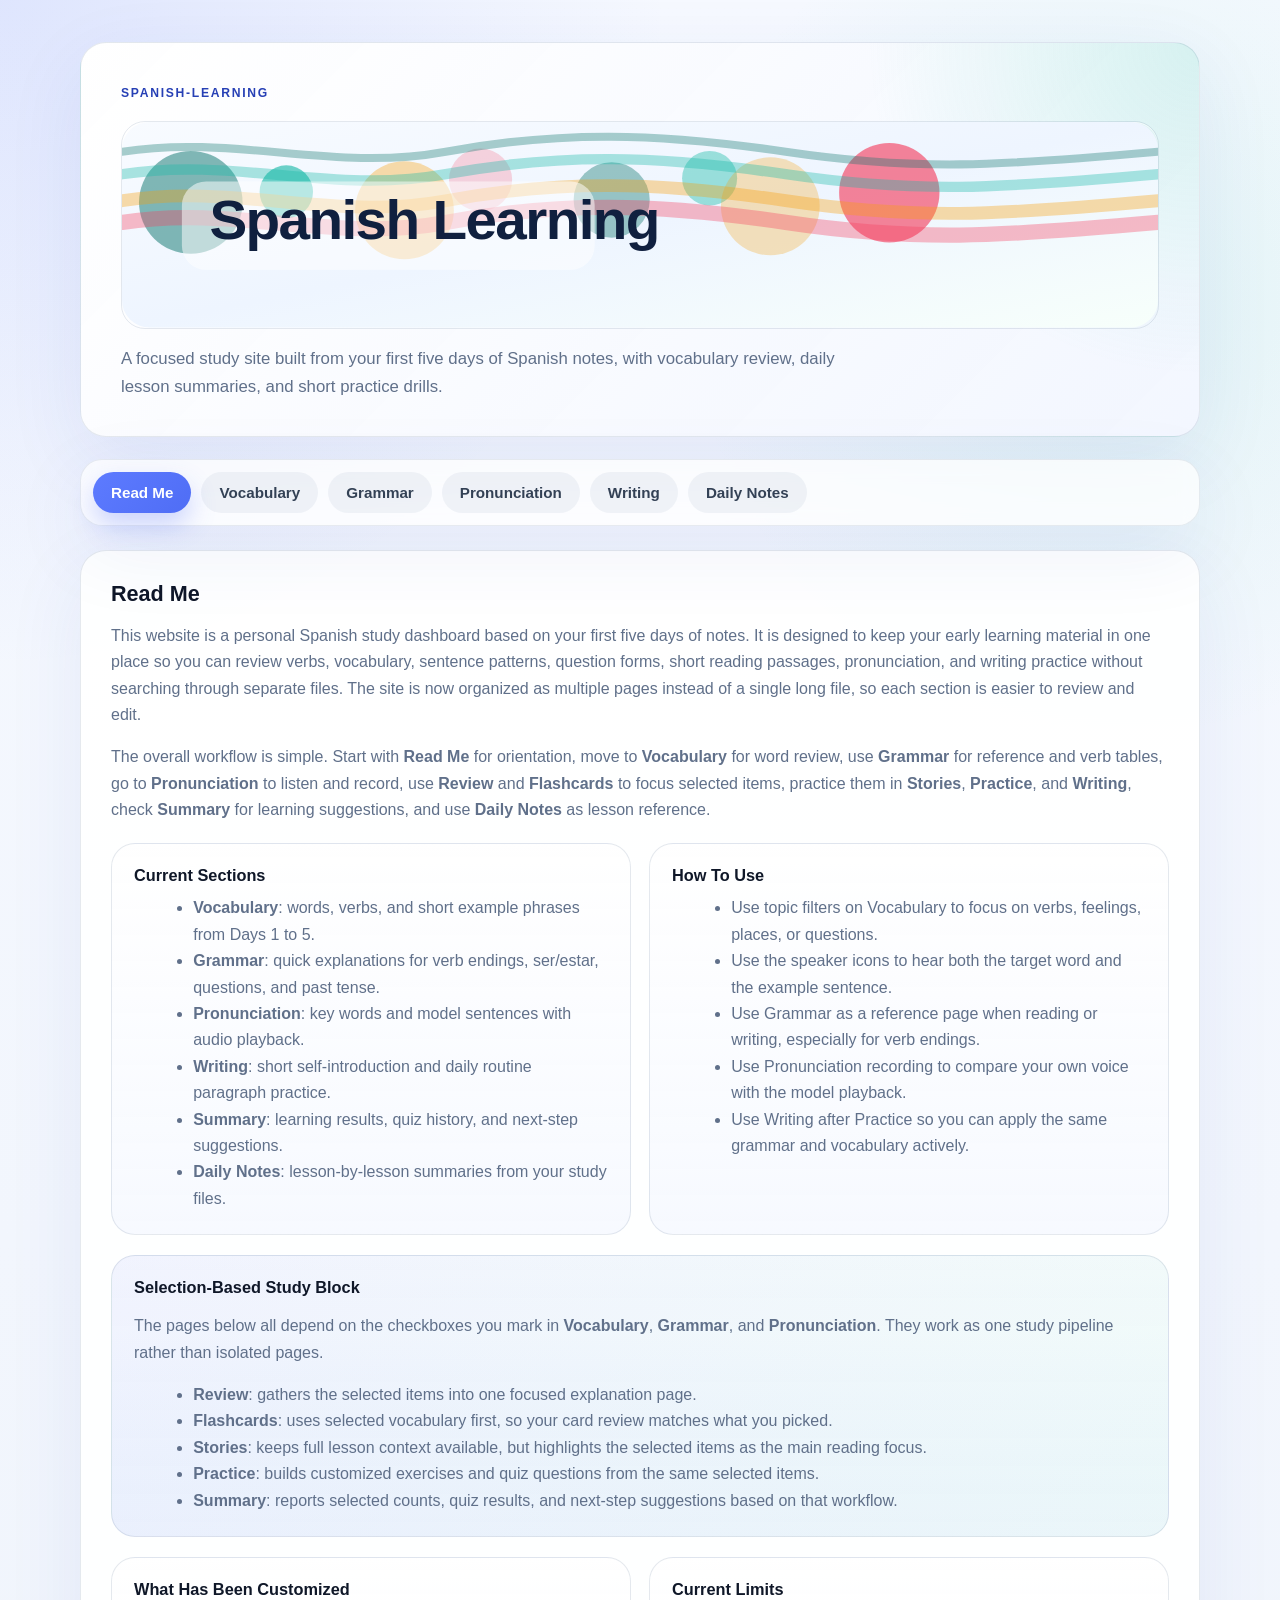
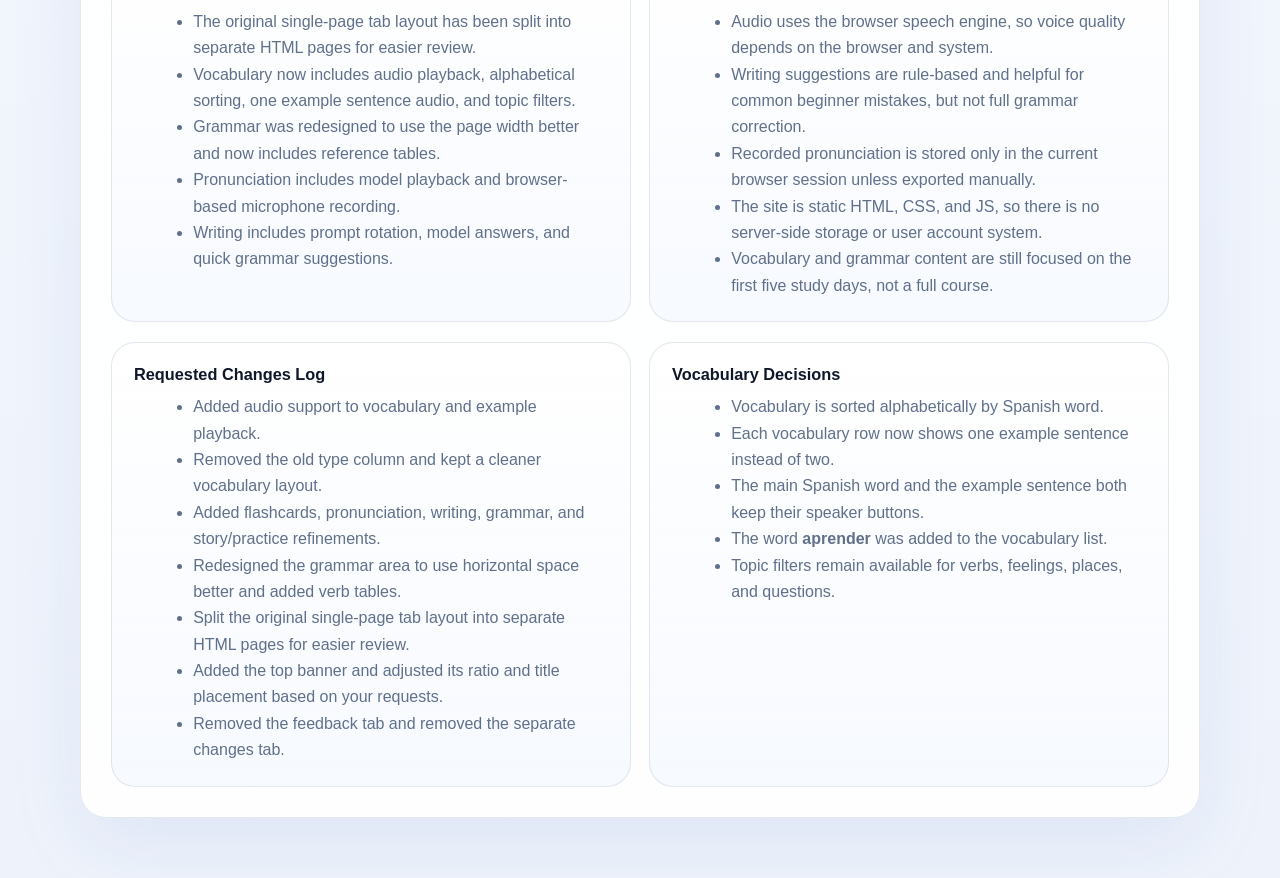
==== index.html @ 4d7b79d4 "Add selection-driven study workflow" ====
<!DOCTYPE html>
<html lang="en">
<head>
  <meta charset="UTF-8">
  <meta name="viewport" content="width=device-width, initial-scale=1.0">
  <title>Spanish Learning</title>
  <link rel="stylesheet" href="styles.css">
</head>
<body>
  <main class="shell">
    <section class="hero">
      <p class="eyebrow">Spanish-learning</p>
      <div id="random-banner" class="random-banner" aria-label="Random decorative picture"></div>
      <p class="hero-copy">A focused study site built from your first five days of Spanish notes, with vocabulary review, daily lesson summaries, and short practice drills.</p>
    </section>

    <nav class="tab-bar" aria-label="Main pages">
      <a class="tab-button active" href="index.html">Read Me</a>
      <a class="tab-button" href="vocabulary.html">Vocabulary</a>
      <a class="tab-button" href="grammar.html">Grammar</a>
      <a class="tab-button" href="pronunciation.html">Pronunciation</a>
      <a class="tab-button" href="review.html">Review</a>
      <a class="tab-button" href="flashcards.html">Flashcards</a>
      <a class="tab-button" href="stories.html">Stories</a>
      <a class="tab-button" href="practice.html">Practice</a>
      <a class="tab-button" href="writing.html">Writing</a>
      <a class="tab-button" href="summary.html">Summary</a>
      <a class="tab-button" href="notes.html">Daily Notes</a>
    </nav>

    <section class="tab-panel active">
      <article class="card">
        <h2>Read Me</h2>
        <p>This website is a personal Spanish study dashboard based on your first five days of notes. It is designed to keep your early learning material in one place so you can review verbs, vocabulary, sentence patterns, question forms, short reading passages, pronunciation, and writing practice without searching through separate files. The site is now organized as multiple pages instead of a single long file, so each section is easier to review and edit.</p>
        <p>The overall workflow is simple. Start with <strong>Read Me</strong> for orientation, move to <strong>Vocabulary</strong> for word review, use <strong>Grammar</strong> for reference and verb tables, go to <strong>Pronunciation</strong> to listen and record, use <strong>Review</strong> and <strong>Flashcards</strong> to focus selected items, practice them in <strong>Stories</strong>, <strong>Practice</strong>, and <strong>Writing</strong>, check <strong>Summary</strong> for learning suggestions, and use <strong>Daily Notes</strong> as lesson reference.</p>
        <div class="info-grid">
          <div class="info-panel">
            <h3>Current Sections</h3>
            <ul>
              <li><strong>Vocabulary</strong>: words, verbs, and short example phrases from Days 1 to 5.</li>
              <li><strong>Grammar</strong>: quick explanations for verb endings, ser/estar, questions, and past tense.</li>
              <li><strong>Pronunciation</strong>: key words and model sentences with audio playback.</li>
              <li><strong>Writing</strong>: short self-introduction and daily routine paragraph practice.</li>
              <li><strong>Summary</strong>: learning results, quiz history, and next-step suggestions.</li>
              <li><strong>Daily Notes</strong>: lesson-by-lesson summaries from your study files.</li>
            </ul>
          </div>
          <div class="info-panel">
            <h3>How To Use</h3>
            <ul>
              <li>Use topic filters on Vocabulary to focus on verbs, feelings, places, or questions.</li>
              <li>Use the speaker icons to hear both the target word and the example sentence.</li>
              <li>Use Grammar as a reference page when reading or writing, especially for verb endings.</li>
              <li>Use Pronunciation recording to compare your own voice with the model playback.</li>
              <li>Use Writing after Practice so you can apply the same grammar and vocabulary actively.</li>
            </ul>
          </div>
        </div>
        <div class="info-grid">
          <div class="info-panel selection-panel">
            <h3>Selection-Based Study Block</h3>
            <p>The pages below all depend on the checkboxes you mark in <strong>Vocabulary</strong>, <strong>Grammar</strong>, and <strong>Pronunciation</strong>. They work as one study pipeline rather than isolated pages.</p>
            <ul>
              <li><strong>Review</strong>: gathers the selected items into one focused explanation page.</li>
              <li><strong>Flashcards</strong>: uses selected vocabulary first, so your card review matches what you picked.</li>
              <li><strong>Stories</strong>: keeps full lesson context available, but highlights the selected items as the main reading focus.</li>
              <li><strong>Practice</strong>: builds customized exercises and quiz questions from the same selected items.</li>
              <li><strong>Summary</strong>: reports selected counts, quiz results, and next-step suggestions based on that workflow.</li>
            </ul>
          </div>
        </div>
        <div class="info-grid">
          <div class="info-panel">
            <h3>What Has Been Customized</h3>
            <ul>
              <li>The original single-page tab layout has been split into separate HTML pages for easier review.</li>
              <li>Vocabulary now includes audio playback, alphabetical sorting, one example sentence audio, and topic filters.</li>
              <li>Grammar was redesigned to use the page width better and now includes reference tables.</li>
              <li>Pronunciation includes model playback and browser-based microphone recording.</li>
              <li>Writing includes prompt rotation, model answers, and quick grammar suggestions.</li>
            </ul>
          </div>
          <div class="info-panel">
            <h3>Current Limits</h3>
            <ul>
              <li>Audio uses the browser speech engine, so voice quality depends on the browser and system.</li>
              <li>Writing suggestions are rule-based and helpful for common beginner mistakes, but not full grammar correction.</li>
              <li>Recorded pronunciation is stored only in the current browser session unless exported manually.</li>
              <li>The site is static HTML, CSS, and JS, so there is no server-side storage or user account system.</li>
              <li>Vocabulary and grammar content are still focused on the first five study days, not a full course.</li>
            </ul>
          </div>
        </div>
        <div class="info-grid">
          <div class="info-panel">
            <h3>Requested Changes Log</h3>
            <ul>
              <li>Added audio support to vocabulary and example playback.</li>
              <li>Removed the old type column and kept a cleaner vocabulary layout.</li>
              <li>Added flashcards, pronunciation, writing, grammar, and story/practice refinements.</li>
              <li>Redesigned the grammar area to use horizontal space better and added verb tables.</li>
              <li>Split the original single-page tab layout into separate HTML pages for easier review.</li>
              <li>Added the top banner and adjusted its ratio and title placement based on your requests.</li>
              <li>Removed the feedback tab and removed the separate changes tab.</li>
            </ul>
          </div>
          <div class="info-panel">
            <h3>Vocabulary Decisions</h3>
            <ul>
              <li>Vocabulary is sorted alphabetically by Spanish word.</li>
              <li>Each vocabulary row now shows one example sentence instead of two.</li>
              <li>The main Spanish word and the example sentence both keep their speaker buttons.</li>
              <li>The word <strong>aprender</strong> was added to the vocabulary list.</li>
              <li>Topic filters remain available for verbs, feelings, places, and questions.</li>
            </ul>
          </div>
        </div>
      </article>
    </section>
  </main>

  <script src="app.js"></script>
</body>
</html>
---- styles.css ----
:root {
  --bg: #f4f7fb;
  --paper: rgba(255, 255, 255, 0.92);
  --paper-strong: #ffffff;
  --ink: #0f1728;
  --muted: #60708a;
  --line: rgba(97, 119, 152, 0.16);
  --accent: #4f6df5;
  --accent-dark: #2740b5;
  --accent-soft: rgba(79, 109, 245, 0.1);
  --sage: #dce6dc;
  --shadow: 0 24px 80px rgba(39, 64, 181, 0.08);
}

* {
  box-sizing: border-box;
}

body {
  margin: 0;
  min-height: 100vh;
  color: var(--ink);
  font-family: "Avenir Next", "Segoe UI", sans-serif;
  background:
    radial-gradient(circle at top left, rgba(79, 109, 245, 0.14), transparent 24%),
    radial-gradient(circle at 88% 12%, rgba(84, 212, 181, 0.12), transparent 18%),
    linear-gradient(180deg, #f6f9ff 0%, #eef3fb 100%);
}

.shell {
  width: min(1120px, calc(100% - 32px));
  margin: 0 auto;
  padding: 42px 0 60px;
}

.hero,
.card {
  background: var(--paper);
  border: 1px solid var(--line);
  border-radius: 26px;
  box-shadow: var(--shadow);
}

.hero {
  padding: 40px 40px 34px;
  background:
    radial-gradient(circle at top right, rgba(84, 212, 181, 0.2), transparent 28%),
    linear-gradient(135deg, rgba(255, 255, 255, 0.98), rgba(242, 246, 255, 0.95)),
    var(--paper);
}

.eyebrow {
  margin: 0 0 12px;
  text-transform: uppercase;
  letter-spacing: 0.14em;
  font-size: 0.76rem;
  font-weight: 700;
  color: var(--accent-dark);
}

h1,
h2,
h3 {
  margin: 0;
  color: var(--ink);
}

h1 {
  font-size: clamp(2.2rem, 4vw, 3.8rem);
  letter-spacing: -0.04em;
  font-weight: 750;
}

h2 {
  font-size: 1.35rem;
  margin-bottom: 10px;
  font-weight: 720;
}

h3 {
  font-size: 1.02rem;
  margin-bottom: 10px;
  font-weight: 700;
}

.hero-copy {
  width: min(760px, 100%);
  margin: 16px 0 0;
  font-size: 1.05rem;
  line-height: 1.7;
  color: var(--muted);
}

.random-banner {
  width: 100%;
  aspect-ratio: 5 / 1;
  margin-top: 18px;
  border-radius: 24px;
  overflow: hidden;
  border: 1px solid rgba(97, 119, 152, 0.16);
  box-shadow: inset 0 1px 0 rgba(255, 255, 255, 0.7);
}

.banner-svg {
  display: block;
  width: 100%;
  height: 100%;
}

.tab-bar {
  display: flex;
  flex-wrap: wrap;
  gap: 10px;
  margin-top: 22px;
  padding: 12px;
  border-radius: 22px;
  background: rgba(255, 255, 255, 0.72);
  backdrop-filter: blur(10px);
  border: 1px solid rgba(97, 119, 152, 0.14);
  box-shadow: var(--shadow);
}

.selection-nav-group {
  margin-top: 16px;
}

.selection-nav-label {
  margin: 0 0 6px;
  font-size: 0.76rem;
  font-weight: 700;
  letter-spacing: 0.14em;
  text-transform: uppercase;
  color: var(--accent-dark);
}

.selection-nav-copy {
  margin: 0 0 12px;
  font-size: 0.92rem;
}

.selection-tab-bar {
  margin-top: 0;
  background: linear-gradient(135deg, rgba(79, 109, 245, 0.12), rgba(84, 212, 181, 0.1));
}

.tab-button,
button {
  border: 0;
  border-radius: 999px;
  padding: 12px 18px;
  font-size: 0.95rem;
  font-family: inherit;
  font-weight: 600;
  display: inline-flex;
  align-items: center;
  justify-content: center;
  cursor: pointer;
  text-decoration: none;
  transition: transform 140ms ease, background 140ms ease, box-shadow 140ms ease;
}

.tab-button {
  background: rgba(97, 119, 152, 0.08);
  color: #334155;
}

.tab-button.active,
button {
  background: linear-gradient(135deg, #5d7bff, #4f6df5);
  color: #fff;
}

.tab-button.active {
  box-shadow: 0 12px 26px rgba(79, 109, 245, 0.28);
}

button:hover,
.tab-button:hover {
  transform: translateY(-1px);
}

.secondary-button {
  background: rgba(97, 119, 152, 0.1);
  color: var(--ink);
}

.secondary-button:hover {
  background: rgba(97, 119, 152, 0.16);
}

.tab-panel {
  display: none;
  margin-top: 24px;
}

.tab-panel.active {
  display: block;
}

.card {
  padding: 30px;
}

p,
li,
.muted {
  color: var(--muted);
  line-height: 1.65;
}

ul {
  margin: 0.4em 0 0 1.2em;
}

.info-grid,
.practice-grid,
.vocab-grid,
.pronunciation-grid {
  display: grid;
  gap: 18px;
}

.info-grid {
  grid-template-columns: repeat(auto-fit, minmax(280px, 1fr));
  margin-top: 20px;
}

.info-panel,
.practice-panel,
.vocab-card,
.note-card {
  padding: 22px;
  border-radius: 24px;
  border: 1px solid var(--line);
  background: linear-gradient(180deg, rgba(255, 255, 255, 0.98), rgba(246, 249, 255, 0.92));
}

.selection-panel {
  grid-column: 1 / -1;
  background:
    linear-gradient(135deg, rgba(79, 109, 245, 0.08), rgba(84, 212, 181, 0.08)),
    linear-gradient(180deg, rgba(255, 255, 255, 0.99), rgba(246, 249, 255, 0.95));
}

.section-header {
  display: flex;
  gap: 16px;
  align-items: flex-start;
  justify-content: space-between;
  margin-bottom: 18px;
}

.practice-topline {
  display: flex;
  gap: 16px;
  align-items: flex-start;
  justify-content: space-between;
  margin-bottom: 18px;
}

.search-input,
textarea {
  width: 100%;
  border: 1px solid var(--line);
  border-radius: 18px;
  background: var(--paper-strong);
  color: var(--ink);
  box-shadow: inset 0 1px 2px rgba(15, 23, 40, 0.04);
}

.search-input {
  max-width: 300px;
  padding: 11px 14px;
}

.filter-bar {
  display: flex;
  flex-wrap: wrap;
  gap: 10px;
  margin-bottom: 18px;
}

.filter-chip {
  background: rgba(97, 119, 152, 0.08);
  color: var(--ink);
}

.filter-chip.active {
  background: linear-gradient(135deg, #5d7bff, #4f6df5);
  color: #fff;
  box-shadow: 0 12px 26px rgba(79, 109, 245, 0.2);
}

.study-checkbox {
  width: 18px;
  height: 18px;
  accent-color: #4f6df5;
}

.checkbox-label {
  display: inline-flex;
  align-items: center;
  gap: 8px;
  color: var(--muted);
  font-size: 0.9rem;
}

.vocab-table-wrap {
  overflow-x: auto;
  border-radius: 24px;
  border: 1px solid var(--line);
  background: rgba(255, 255, 255, 0.95);
}

.vocab-table {
  width: 100%;
  border-collapse: collapse;
  min-width: 980px;
}

.vocab-table th,
.vocab-table td {
  padding: 14px 16px;
  text-align: left;
  vertical-align: top;
  border-bottom: 1px solid rgba(24, 37, 46, 0.08);
}

.vocab-table th {
  position: sticky;
  top: 0;
  background: #f5f8ff;
  color: var(--accent-dark);
  font-size: 0.84rem;
  letter-spacing: 0.06em;
  text-transform: uppercase;
}

.vocab-table tbody tr:nth-child(even) {
  background: rgba(24, 37, 46, 0.025);
}

.vocab-table tbody tr:hover {
  background: rgba(79, 109, 245, 0.06);
}

.vocab-table tbody tr:last-child td {
  border-bottom: 0;
}

.vocab-spanish {
  display: flex;
  align-items: center;
  gap: 10px;
  font-weight: 700;
  color: var(--accent-dark);
}

.audio-icon-button {
  display: inline-flex;
  align-items: center;
  justify-content: center;
  width: 34px;
  height: 34px;
  padding: 0;
  border-radius: 999px;
  background: rgba(79, 109, 245, 0.1);
  color: var(--accent-dark);
  box-shadow: none;
  flex-shrink: 0;
}

.audio-icon-button:hover {
  background: rgba(79, 109, 245, 0.18);
}

.table-example-list {
  margin: 0;
  padding-left: 1.1rem;
}

.table-example-list li {
  color: var(--muted);
}

.table-example-list li + li {
  margin-top: 8px;
}

.example-row {
  display: flex;
  align-items: flex-start;
  justify-content: space-between;
  gap: 10px;
}

.audio-inline-button {
  width: 28px;
  height: 28px;
  font-size: 0.82rem;
  margin-top: -2px;
}

.flashcard-grid {
  display: grid;
  grid-template-columns: repeat(auto-fit, minmax(180px, 1fr));
  gap: 16px;
}

.pronunciation-grid {
  grid-template-columns: repeat(auto-fit, minmax(280px, 1fr));
}

.grammar-grid {
  display: grid;
  grid-template-columns: 1fr;
  gap: 20px;
}

.grammar-card,
.recording-panel {
  padding: 22px;
  border-radius: 24px;
  border: 1px solid var(--line);
  background: linear-gradient(180deg, rgba(255, 255, 255, 0.98), rgba(244, 248, 255, 0.94));
}

.grammar-card {
  display: grid;
  grid-template-columns: 1fr;
  gap: 18px;
  align-items: start;
}

.grammar-heading {
  position: static;
}

.grammar-title-row {
  display: flex;
  align-items: center;
  justify-content: space-between;
  gap: 14px;
}

.grammar-kicker,
.grammar-subtitle {
  margin: 0 0 10px;
  text-transform: uppercase;
  letter-spacing: 0.12em;
  font-size: 0.74rem;
  font-weight: 700;
  color: var(--accent-dark);
}

.grammar-card h3 {
  margin-bottom: 10px;
  font-size: 1.26rem;
  color: var(--accent-dark);
}

.grammar-rule {
  margin: 0;
  font-size: 1rem;
  line-height: 1.75;
}

.grammar-body {
  display: grid;
  grid-template-columns: 1fr;
  gap: 20px;
  align-items: start;
}

.grammar-notes {
  display: grid;
  gap: 16px;
  min-width: 0;
}

.grammar-list-block {
  padding: 18px 18px 16px;
  border-radius: 18px;
  border: 1px solid var(--line);
  background: rgba(255, 255, 255, 0.82);
}

.grammar-list-block .note-list {
  margin-top: 0;
}

.grammar-table-block {
  padding-bottom: 18px;
}

.grammar-table-wrap {
  margin-top: 8px;
  overflow-x: auto;
  border-radius: 20px;
  border: 1px solid var(--line);
  background: rgba(255, 255, 255, 0.95);
}

.grammar-table {
  width: 100%;
  border-collapse: collapse;
  min-width: 460px;
}

.grammar-table th,
.grammar-table td {
  padding: 13px 14px;
  text-align: left;
  border-bottom: 1px solid rgba(24, 37, 46, 0.08);
  vertical-align: top;
}

.grammar-table thead th {
  background: #f5f8ff;
  color: var(--accent-dark);
  font-size: 0.83rem;
  text-transform: uppercase;
  letter-spacing: 0.06em;
}

.grammar-table tbody th {
  color: var(--ink);
  font-weight: 700;
  background: rgba(79, 109, 245, 0.03);
}

.grammar-table tbody tr:last-child th,
.grammar-table tbody tr:last-child td {
  border-bottom: 0;
}

.recording-panel {
  display: grid;
  gap: 14px;
  margin-bottom: 18px;
}

.recording-target {
  color: var(--ink);
  font-size: 1.02rem;
}

.recording-audio {
  width: 100%;
}

.pronunciation-card {
  padding: 22px;
  border-radius: 24px;
  border: 1px solid var(--line);
  background: linear-gradient(180deg, rgba(255, 255, 255, 0.98), rgba(244, 248, 255, 0.94));
}

.pronunciation-items {
  display: grid;
  gap: 12px;
}

.pronunciation-row {
  display: grid;
  grid-template-columns: auto 1fr;
  gap: 12px;
  align-items: center;
}

.pronunciation-button {
  display: flex;
  align-items: center;
  justify-content: space-between;
  gap: 14px;
  width: 100%;
  padding: 14px 16px;
  border-radius: 18px;
  background: rgba(79, 109, 245, 0.08);
  color: var(--ink);
  box-shadow: none;
}

.pronunciation-button:hover {
  background: rgba(79, 109, 245, 0.16);
}

.pronunciation-text {
  font-size: 1rem;
  font-weight: 600;
  text-align: left;
}

.pronunciation-play {
  color: var(--accent-dark);
  font-size: 0.88rem;
  text-transform: uppercase;
  letter-spacing: 0.08em;
}

.flashcard {
  display: grid;
  gap: 10px;
  min-height: 172px;
  padding: 22px;
  text-align: left;
  border-radius: 24px;
  border: 1px solid var(--line);
  background: linear-gradient(160deg, rgba(255, 255, 255, 0.98), rgba(238, 244, 255, 0.94));
  box-shadow: 0 16px 36px rgba(79, 109, 245, 0.08);
  color: var(--ink);
}

.flashcard.is-open {
  background: linear-gradient(160deg, rgba(79, 109, 245, 0.96), rgba(39, 64, 181, 0.94));
  color: #fff;
}

.flashcard-label {
  font-size: 0.76rem;
  letter-spacing: 0.12em;
  text-transform: uppercase;
  color: var(--accent-dark);
}

.flashcard.is-open .flashcard-label {
  color: rgba(255, 255, 255, 0.8);
}

.flashcard-front,
.flashcard-back {
  font-size: 1.3rem;
  line-height: 1.35;
  font-weight: 700;
}

.flashcard-back.hidden {
  display: none;
}

.note-card h3 {
  color: var(--accent-dark);
}

.notes-list {
  display: grid;
  gap: 18px;
}

.story-list {
  display: grid;
  gap: 18px;
}

.story-block {
  margin-top: 28px;
}

.story-card {
  padding: 24px;
  border-radius: 26px;
  border: 1px solid var(--line);
  background: linear-gradient(180deg, rgba(255, 255, 255, 0.98), rgba(242, 247, 255, 0.94));
}

.story-topline {
  display: flex;
  gap: 16px;
  align-items: flex-start;
  justify-content: space-between;
  margin-bottom: 12px;
}

.story-text {
  font-size: 1.06rem;
  line-height: 1.8;
  color: var(--ink);
}

.story-translation {
  margin-top: 14px;
}

.story-focus {
  display: flex;
  flex-wrap: wrap;
  gap: 10px;
  margin-top: 14px;
}

.focus-chip {
  display: inline-flex;
  align-items: center;
  padding: 7px 12px;
  border-radius: 999px;
  background: rgba(79, 109, 245, 0.08);
  border: 1px solid rgba(79, 109, 245, 0.14);
  color: var(--accent-dark);
  font-size: 0.92rem;
}

.illustration-block {
  margin-top: 8px;
}

.story-gallery {
  display: grid;
  grid-template-columns: repeat(auto-fit, minmax(240px, 1fr));
  gap: 18px;
}

.scene-card {
  padding: 18px;
  border-radius: 24px;
  border: 1px solid var(--line);
  background: rgba(255, 255, 255, 0.96);
  box-shadow: 0 16px 36px rgba(79, 109, 245, 0.08);
}

.scene-art {
  margin-bottom: 14px;
  border-radius: 18px;
  overflow: hidden;
  border: 1px solid rgba(24, 37, 46, 0.08);
  background:
    radial-gradient(circle at top left, rgba(255, 255, 255, 0.95), transparent 36%),
    linear-gradient(145deg, #f9fbff, #edf3ff);
}

.scene-svg {
  display: block;
  width: 100%;
  height: auto;
}

.note-list {
  margin-top: 10px;
}

.review-stack {
  display: grid;
  gap: 18px;
}

.review-grid {
  display: grid;
  grid-template-columns: repeat(auto-fit, minmax(220px, 1fr));
  gap: 16px;
}

.review-card,
.summary-history-panel {
  padding: 18px;
  border-radius: 20px;
  border: 1px solid var(--line);
  background: rgba(255, 255, 255, 0.95);
}

.practice-grid {
  grid-template-columns: minmax(320px, 1.05fr) minmax(320px, 0.95fr);
  gap: 20px;
  align-items: start;
  margin-top: 14px;
}

.card-label {
  text-transform: uppercase;
  letter-spacing: 0.12em;
  font-size: 0.76rem;
  color: var(--accent-dark);
}

.hidden {
  display: none;
}

.quiz-list {
  display: grid;
  gap: 14px;
  margin: 0 0 14px;
}

.quiz-card {
  padding: 16px;
  border-radius: 18px;
  border: 1px solid var(--line);
  background: rgba(255, 255, 255, 0.94);
}

.quiz-card.correct {
  border-color: rgba(89, 126, 87, 0.34);
  background: rgba(239, 247, 240, 0.96);
}

.quiz-card.incorrect {
  border-color: rgba(255, 126, 95, 0.26);
  background: rgba(255, 245, 242, 0.98);
}

.quiz-options {
  display: grid;
  gap: 8px;
  margin-top: 10px;
}

.quiz-options label {
  display: flex;
  gap: 10px;
  align-items: flex-start;
  color: var(--muted);
  padding: 10px 12px;
  border-radius: 14px;
  background: rgba(79, 109, 245, 0.04);
}

.feedback-form {
  display: grid;
  gap: 12px;
  margin-top: 10px;
}

textarea {
  padding: 16px 18px;
  resize: vertical;
  min-height: 190px;
}

.button-row {
  display: flex;
  gap: 10px;
  flex-wrap: wrap;
}

.result-box {
  margin-top: 14px;
  padding: 16px 18px;
  border-radius: 18px;
  border: 1px solid var(--line);
  background: rgba(247, 250, 255, 0.94);
}

.analysis-list {
  margin: 10px 0 0 1.2em;
}

.analysis-list li + li {
  margin-top: 12px;
}

.essay-box {
  display: grid;
  gap: 14px;
}

.essay-prompt {
  font-size: 1.12rem;
  line-height: 1.7;
  color: var(--ink);
}

.essay-label {
  font-weight: 700;
  color: var(--ink);
}

.practice-quiz-panel,
.practice-essay-panel,
.writing-panel {
  min-height: 100%;
}

@media (max-width: 720px) {
  .grammar-card,
  .grammar-body {
    grid-template-columns: 1fr;
  }

  .grammar-heading {
    position: static;
  }

  .shell {
    width: min(100% - 20px, 1120px);
    padding-top: 22px;
  }

  .hero,
  .card {
    padding: 22px;
  }

  .section-header {
    flex-direction: column;
  }

  .practice-topline {
    flex-direction: column;
  }

  .story-topline {
    flex-direction: column;
  }

  .search-input {
    max-width: none;
  }

  .practice-grid {
    grid-template-columns: 1fr;
  }
}
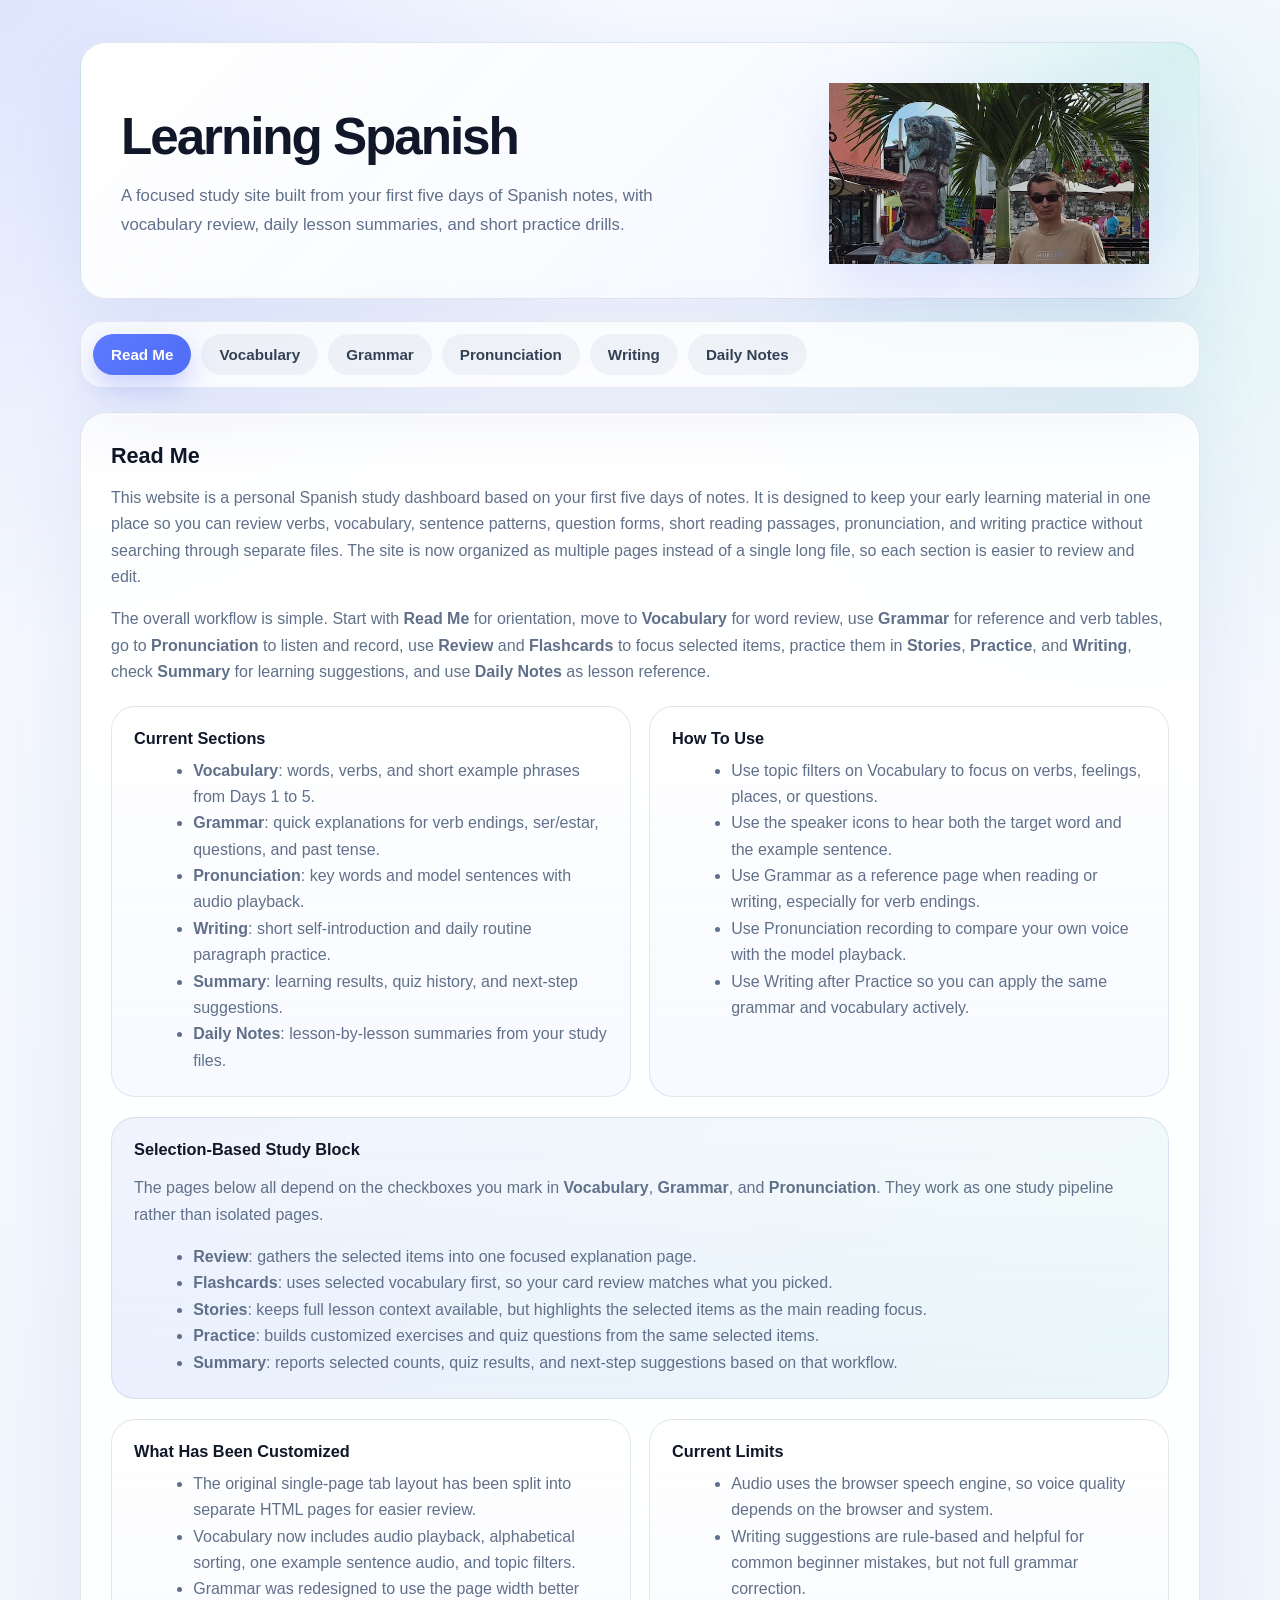
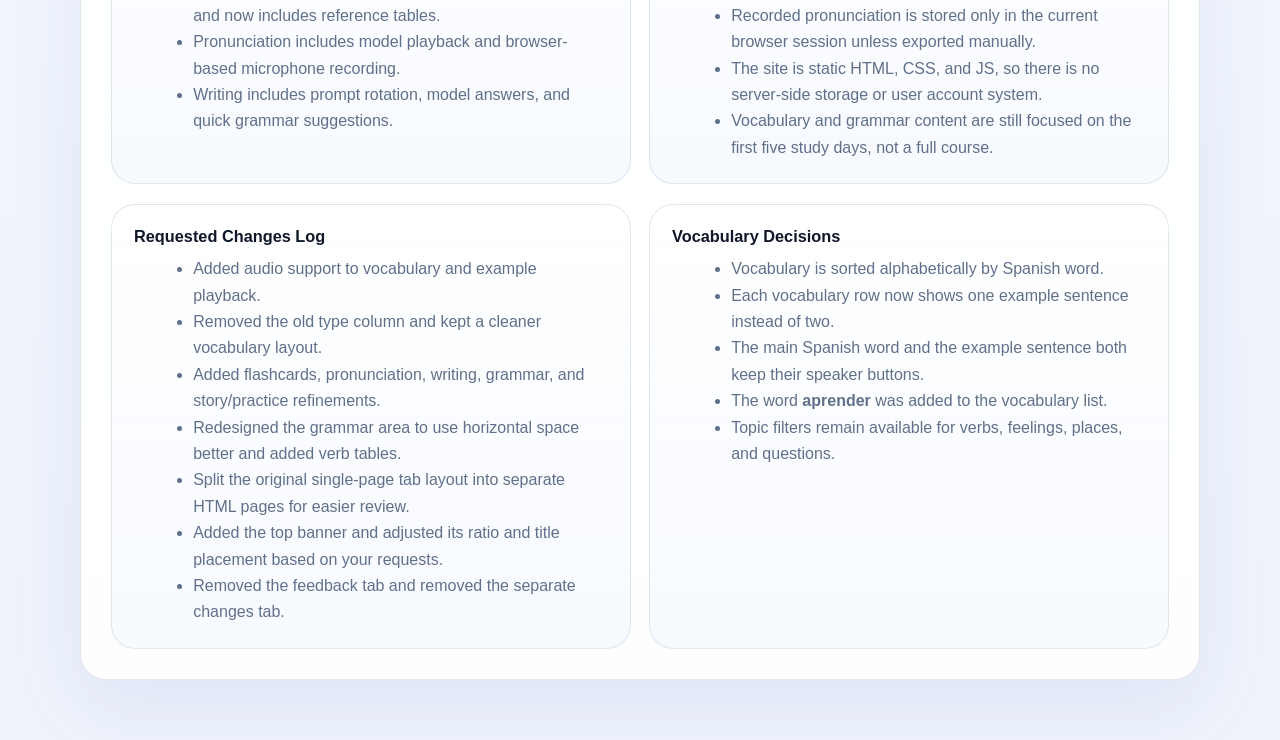
==== commit 375953ed: "Refine homepage layout and study navigation" ====
--- a/index.html
+++ b/index.html
@@ -9,9 +9,15 @@
 <body>
   <main class="shell">
     <section class="hero">
-      <p class="eyebrow">Spanish-learning</p>
-      <div id="random-banner" class="random-banner" aria-label="Random decorative picture"></div>
-      <p class="hero-copy">A focused study site built from your first five days of Spanish notes, with vocabulary review, daily lesson summaries, and short practice drills.</p>
+      <div class="hero-intro">
+        <div class="hero-text">
+          <h1>Learning Spanish</h1>
+          <p class="hero-copy">A focused study site built from your first five days of Spanish notes, with vocabulary review, daily lesson summaries, and short practice drills.</p>
+        </div>
+        <div class="hero-portrait" aria-hidden="true">
+          <img class="portrait-image" src="assets/hero-portrait.png" alt="Portrait">
+        </div>
+      </div>
     </section>
 
     <nav class="tab-bar" aria-label="Main pages">
--- a/styles.css
+++ b/styles.css
@@ -49,6 +49,39 @@
     var(--paper);
 }
 
+.hero-intro {
+  display: grid;
+  grid-template-columns: minmax(0, 1.2fr) minmax(240px, 340px);
+  gap: 36px;
+  align-items: center;
+}
+
+.hero-text {
+  min-width: 0;
+  max-width: 560px;
+}
+
+.hero-portrait {
+  display: flex;
+  justify-content: center;
+  align-items: center;
+}
+
+.portrait-svg {
+  width: min(220px, 100%);
+  height: auto;
+  filter: drop-shadow(0 18px 34px rgba(79, 109, 245, 0.16));
+}
+
+.portrait-image {
+  width: min(320px, 100%);
+  max-height: 300px;
+  object-fit: contain;
+  object-position: center;
+  display: block;
+  filter: drop-shadow(0 20px 32px rgba(79, 109, 245, 0.16));
+}
+
 .eyebrow {
   margin: 0 0 12px;
   text-transform: uppercase;
@@ -89,22 +122,6 @@
   font-size: 1.05rem;
   line-height: 1.7;
   color: var(--muted);
-}
-
-.random-banner {
-  width: 100%;
-  aspect-ratio: 5 / 1;
-  margin-top: 18px;
-  border-radius: 24px;
-  overflow: hidden;
-  border: 1px solid rgba(97, 119, 152, 0.16);
-  box-shadow: inset 0 1px 0 rgba(255, 255, 255, 0.7);
-}
-
-.banner-svg {
-  display: block;
-  width: 100%;
-  height: 100%;
 }
 
 .tab-bar {
@@ -179,6 +196,22 @@
   transform: translateY(-1px);
 }
 
+@media (max-width: 760px) {
+  .hero-intro {
+    grid-template-columns: 1fr;
+    gap: 18px;
+  }
+
+  .hero-portrait {
+    justify-content: flex-start;
+  }
+
+  .portrait-image {
+    width: min(260px, 100%);
+    max-height: 240px;
+  }
+}
+
 .secondary-button {
   background: rgba(97, 119, 152, 0.1);
   color: var(--ink);
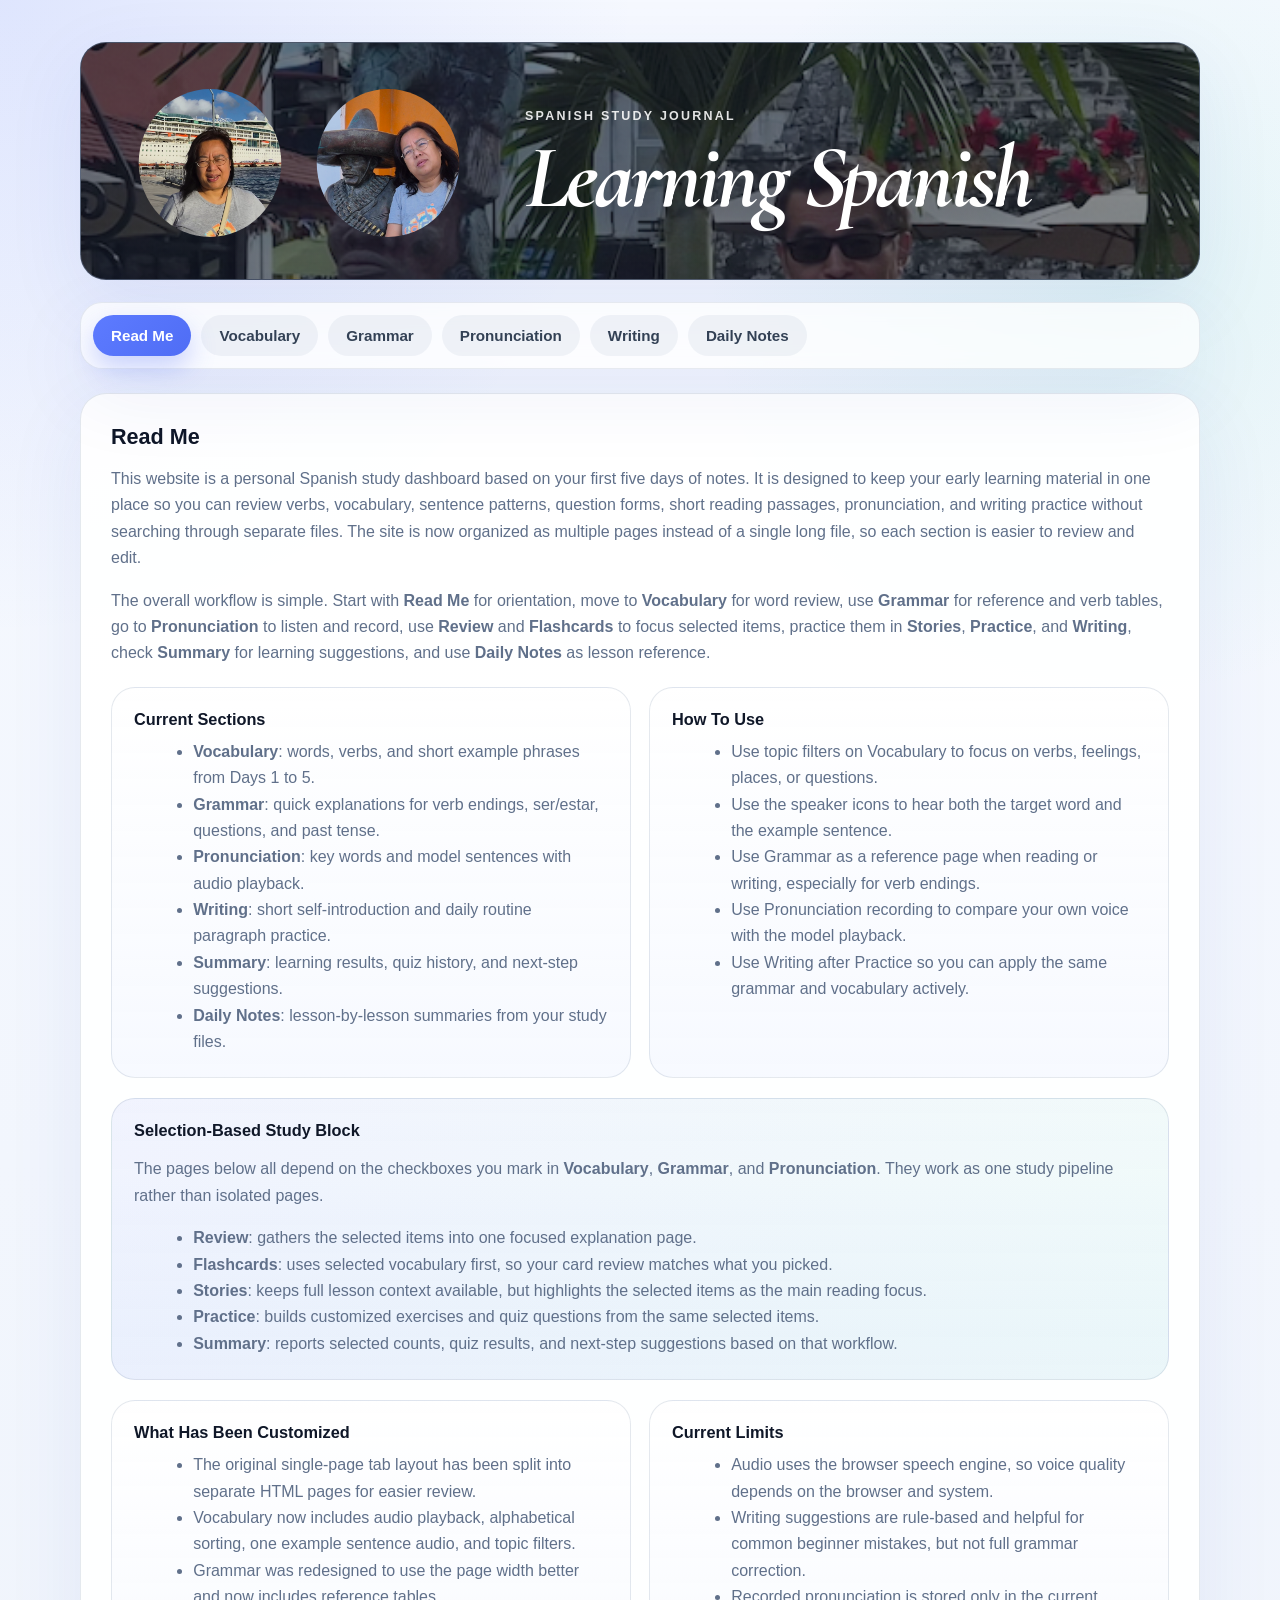
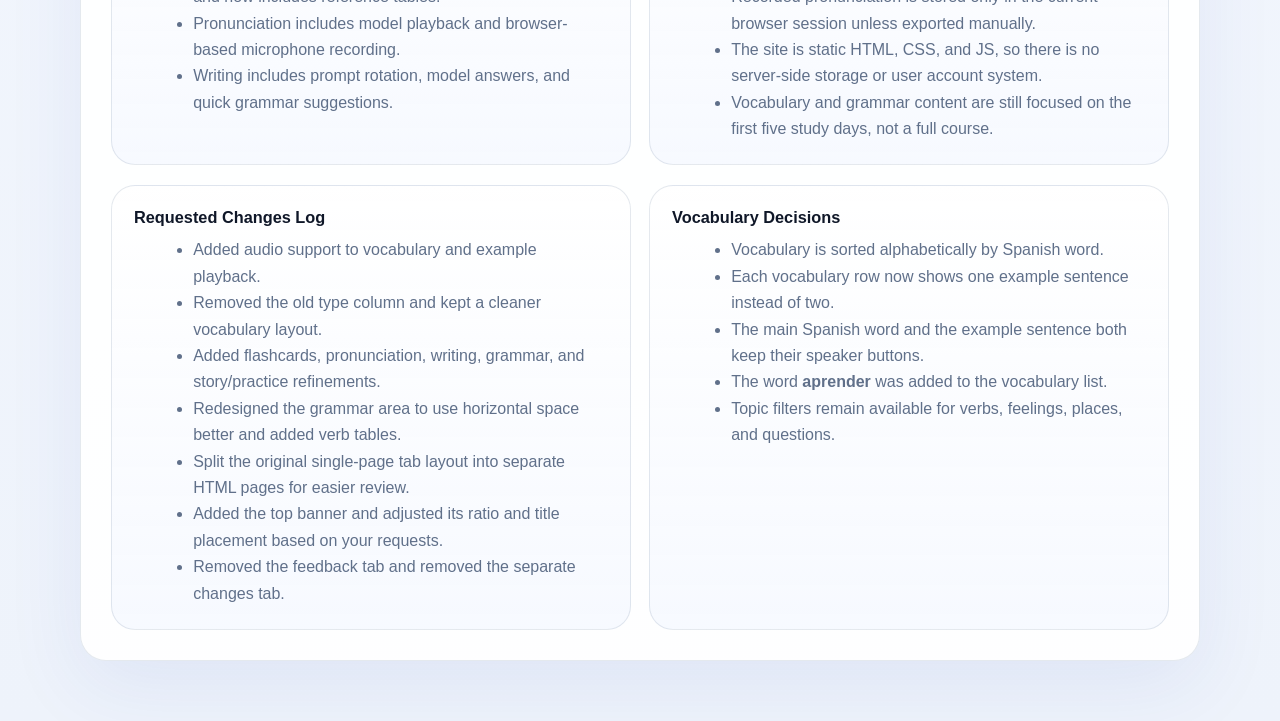
==== commit 47c3fd8f: "Polish homepage hero layout" ====
--- a/index.html
+++ b/index.html
@@ -4,18 +4,23 @@
   <meta charset="UTF-8">
   <meta name="viewport" content="width=device-width, initial-scale=1.0">
   <title>Spanish Learning</title>
+  <link rel="preconnect" href="https://fonts.googleapis.com">
+  <link rel="preconnect" href="https://fonts.gstatic.com" crossorigin>
+  <link href="https://fonts.googleapis.com/css2?family=Cormorant+Garamond:ital,wght@0,500;0,600;0,700;1,600;1,700&display=swap" rel="stylesheet">
   <link rel="stylesheet" href="styles.css">
 </head>
 <body>
   <main class="shell">
     <section class="hero">
+      <div class="hero-backdrop" aria-hidden="true"></div>
       <div class="hero-intro">
+        <div class="hero-gallery" aria-hidden="true">
+          <img class="portrait-image portrait-image-uniform" src="assets/hero-portrait-1.png" alt="Portrait">
+          <img class="portrait-image portrait-image-uniform" src="assets/hero-portrait-2.png" alt="Portrait">
+        </div>
         <div class="hero-text">
+          <p class="hero-kicker">Spanish Study Journal</p>
           <h1>Learning Spanish</h1>
-          <p class="hero-copy">A focused study site built from your first five days of Spanish notes, with vocabulary review, daily lesson summaries, and short practice drills.</p>
-        </div>
-        <div class="hero-portrait" aria-hidden="true">
-          <img class="portrait-image" src="assets/hero-portrait.png" alt="Portrait">
         </div>
       </div>
     </section>
--- a/styles.css
+++ b/styles.css
@@ -42,53 +42,69 @@
 }
 
 .hero {
-  padding: 40px 40px 34px;
+  padding: 46px 48px 42px;
+  background: linear-gradient(135deg, rgba(15, 23, 42, 0.78), rgba(30, 41, 59, 0.68));
+  overflow: hidden;
+  position: relative;
+}
+
+.hero-backdrop {
+  position: absolute;
+  inset: 0;
   background:
-    radial-gradient(circle at top right, rgba(84, 212, 181, 0.2), transparent 28%),
-    linear-gradient(135deg, rgba(255, 255, 255, 0.98), rgba(242, 246, 255, 0.95)),
-    var(--paper);
+    linear-gradient(135deg, rgba(13, 20, 36, 0.56), rgba(13, 20, 36, 0.36)),
+    url("assets/hero-portrait.png") center/cover no-repeat;
+  filter: saturate(1.02);
+  opacity: 0.92;
+  z-index: 0;
 }
 
 .hero-intro {
   display: grid;
-  grid-template-columns: minmax(0, 1.2fr) minmax(240px, 340px);
-  gap: 36px;
+  grid-template-columns: minmax(260px, 340px) minmax(0, 1fr);
+  gap: 56px;
   align-items: center;
+  position: relative;
+  z-index: 1;
 }
 
 .hero-text {
   min-width: 0;
   max-width: 560px;
-}
-
-.hero-portrait {
-  display: flex;
-  justify-content: center;
-  align-items: center;
-}
-
-.portrait-svg {
-  width: min(220px, 100%);
-  height: auto;
-  filter: drop-shadow(0 18px 34px rgba(79, 109, 245, 0.16));
+  position: relative;
+  z-index: 2;
+  margin-right: 0;
+}
+
+.hero-gallery {
+  display: grid;
+  grid-template-columns: 1fr 1fr;
+  gap: 16px;
+  align-content: center;
+}
+
+.hero-kicker {
+  margin: 0 0 10px;
+  color: rgba(255, 255, 255, 0.88);
+  text-transform: uppercase;
+  letter-spacing: 0.18em;
+  font-size: 0.78rem;
+  font-weight: 700;
 }
 
 .portrait-image {
-  width: min(320px, 100%);
-  max-height: 300px;
-  object-fit: contain;
+  object-fit: cover;
   object-position: center;
   display: block;
-  filter: drop-shadow(0 20px 32px rgba(79, 109, 245, 0.16));
-}
-
-.eyebrow {
-  margin: 0 0 12px;
-  text-transform: uppercase;
-  letter-spacing: 0.14em;
-  font-size: 0.76rem;
-  font-weight: 700;
-  color: var(--accent-dark);
+  position: relative;
+  z-index: 1;
+  clip-path: ellipse(44% 50% at 50% 50%);
+  filter: drop-shadow(0 26px 34px rgba(79, 109, 245, 0.18));
+}
+
+.portrait-image-uniform {
+  width: 100%;
+  height: 148px;
 }
 
 h1,
@@ -99,9 +115,15 @@
 }
 
 h1 {
-  font-size: clamp(2.2rem, 4vw, 3.8rem);
+  font-size: clamp(4rem, 7vw, 6.3rem);
   letter-spacing: -0.04em;
-  font-weight: 750;
+  line-height: 0.92;
+  font-weight: 700;
+  font-family: "Cormorant Garamond", Georgia, serif;
+  font-style: italic;
+  color: #ffffff;
+  text-wrap: nowrap;
+  text-shadow: 0 14px 30px rgba(15, 23, 42, 0.34);
 }
 
 h2 {
@@ -118,10 +140,16 @@
 
 .hero-copy {
   width: min(760px, 100%);
-  margin: 16px 0 0;
-  font-size: 1.05rem;
-  line-height: 1.7;
-  color: var(--muted);
+  margin: 18px 0 0;
+  font-size: 0.98rem;
+  line-height: 1.68;
+  color: rgba(255, 255, 255, 0.94);
+  max-width: 25rem;
+  padding: 16px 20px;
+  border-radius: 22px;
+  background: rgba(255, 255, 255, 0.12);
+  backdrop-filter: blur(8px);
+  box-shadow: 0 14px 28px rgba(15, 23, 42, 0.16);
 }
 
 .tab-bar {
@@ -199,16 +227,35 @@
 @media (max-width: 760px) {
   .hero-intro {
     grid-template-columns: 1fr;
-    gap: 18px;
-  }
-
-  .hero-portrait {
-    justify-content: flex-start;
-  }
-
-  .portrait-image {
-    width: min(260px, 100%);
-    max-height: 240px;
+    gap: 22px;
+  }
+
+  .hero-gallery {
+    grid-template-columns: 1fr 1fr;
+    gap: 14px;
+  }
+
+  .hero {
+    padding: 30px 24px 28px;
+  }
+
+  .hero-text {
+    margin-right: 0;
+    max-width: 100%;
+  }
+
+  h1 {
+    text-wrap: balance;
+    font-size: clamp(3.2rem, 12vw, 4.8rem);
+  }
+
+  .hero-copy {
+    max-width: 100%;
+    padding: 16px 18px;
+  }
+
+  .portrait-image-uniform {
+    height: 132px;
   }
 }
 
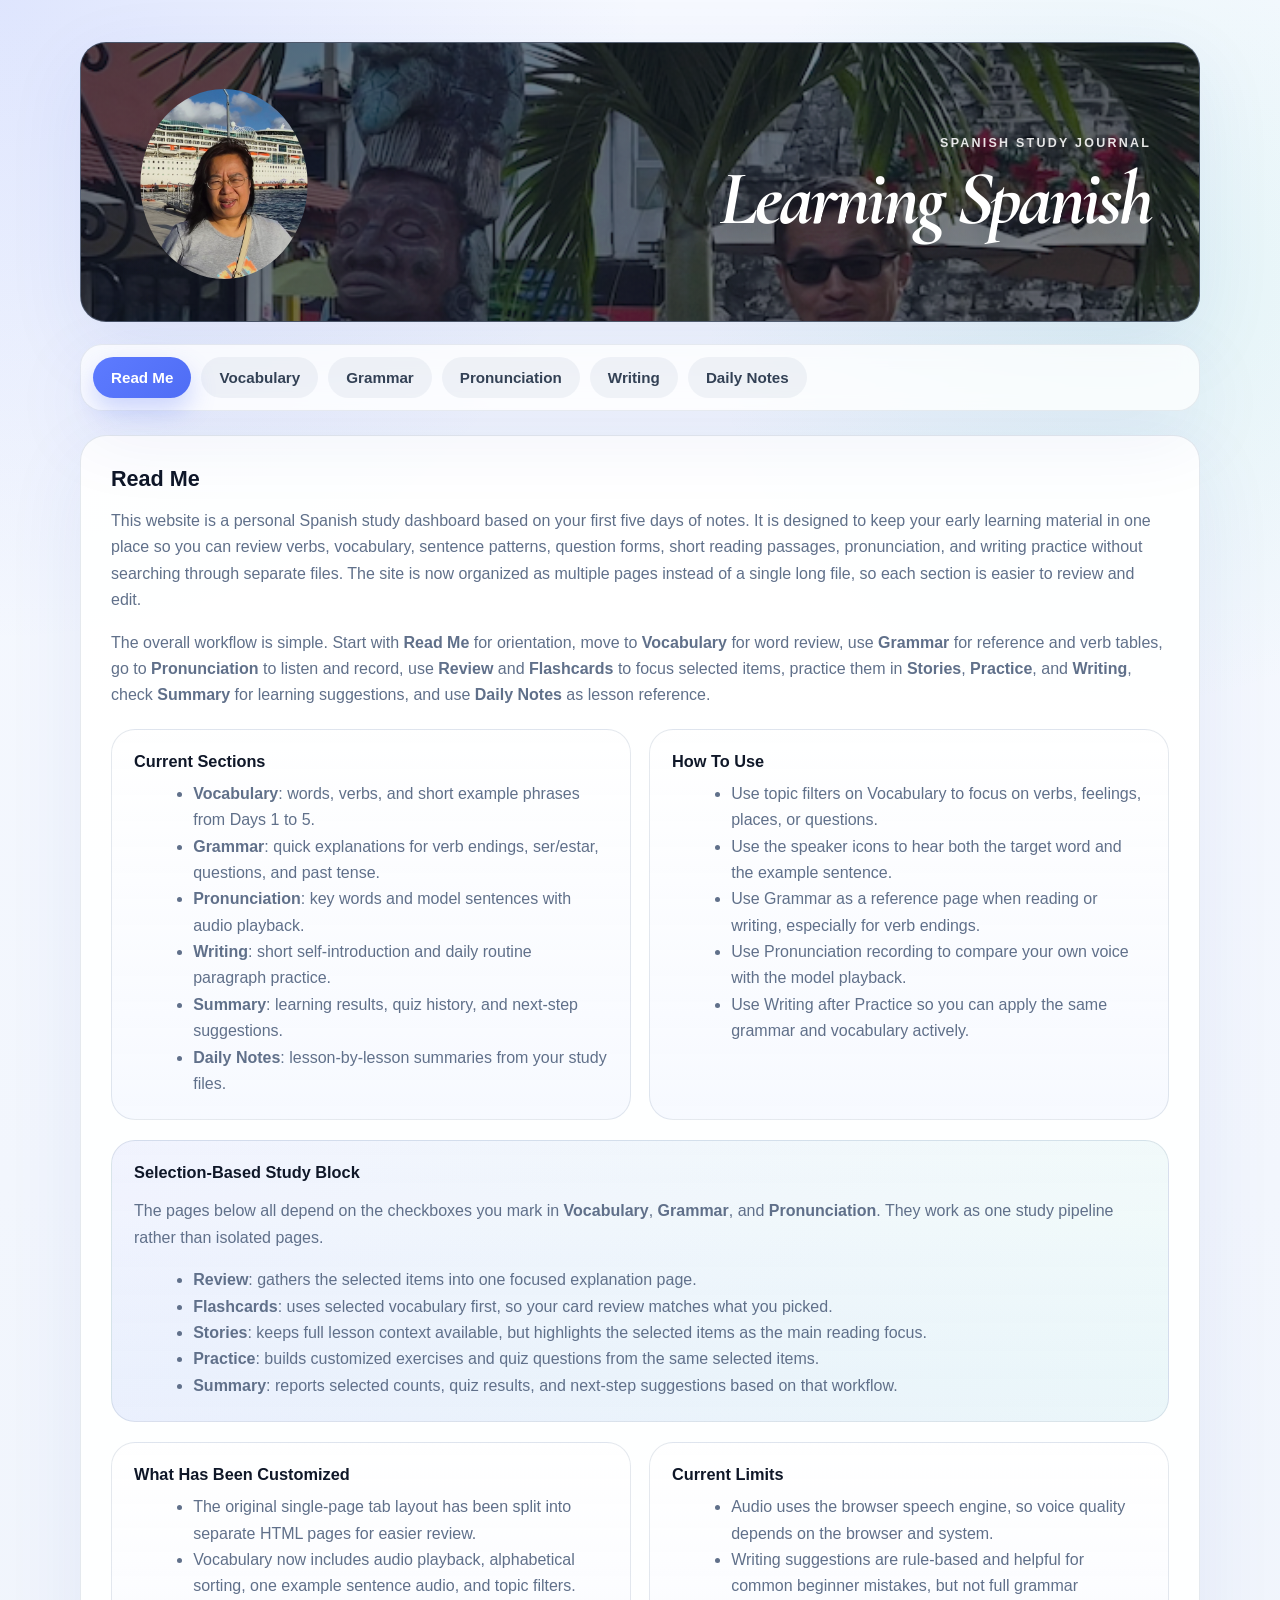
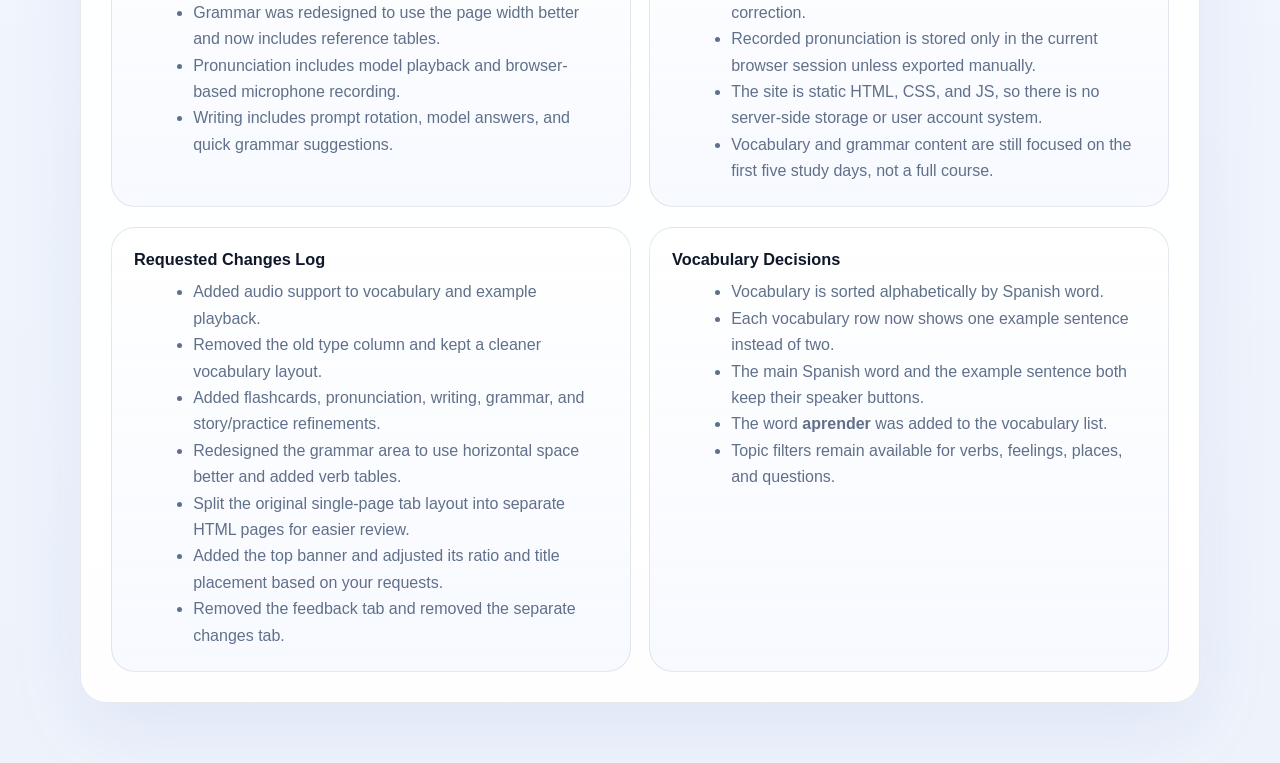
==== commit a83ebb0a: "Adjust homepage header composition" ====
--- a/index.html
+++ b/index.html
@@ -16,7 +16,6 @@
       <div class="hero-intro">
         <div class="hero-gallery" aria-hidden="true">
           <img class="portrait-image portrait-image-uniform" src="assets/hero-portrait-1.png" alt="Portrait">
-          <img class="portrait-image portrait-image-uniform" src="assets/hero-portrait-2.png" alt="Portrait">
         </div>
         <div class="hero-text">
           <p class="hero-kicker">Spanish Study Journal</p>
--- a/styles.css
+++ b/styles.css
@@ -54,33 +54,47 @@
   background:
     linear-gradient(135deg, rgba(13, 20, 36, 0.56), rgba(13, 20, 36, 0.36)),
     url("assets/hero-portrait.png") center/cover no-repeat;
-  filter: saturate(1.02);
+  filter: saturate(1.04) contrast(1.02);
   opacity: 0.92;
   z-index: 0;
 }
 
 .hero-intro {
   display: grid;
-  grid-template-columns: minmax(260px, 340px) minmax(0, 1fr);
-  gap: 56px;
+  grid-template-columns: minmax(180px, 220px) minmax(0, 1fr);
+  gap: 34px;
   align-items: center;
   position: relative;
   z-index: 1;
 }
 
+.hero-gallery {
+  display: flex;
+  justify-content: flex-start;
+}
+
 .hero-text {
   min-width: 0;
-  max-width: 560px;
+  max-width: 440px;
   position: relative;
   z-index: 2;
   margin-right: 0;
-}
-
-.hero-gallery {
-  display: grid;
-  grid-template-columns: 1fr 1fr;
-  gap: 16px;
-  align-content: center;
+  text-align: right;
+  justify-self: end;
+}
+
+.portrait-image {
+  object-fit: cover;
+  object-position: center;
+  display: block;
+  clip-path: ellipse(44% 50% at 50% 50%);
+  filter: drop-shadow(0 22px 28px rgba(15, 23, 42, 0.24));
+}
+
+.portrait-image-uniform {
+  width: 100%;
+  max-width: 190px;
+  height: 190px;
 }
 
 .hero-kicker {
@@ -92,21 +106,6 @@
   font-weight: 700;
 }
 
-.portrait-image {
-  object-fit: cover;
-  object-position: center;
-  display: block;
-  position: relative;
-  z-index: 1;
-  clip-path: ellipse(44% 50% at 50% 50%);
-  filter: drop-shadow(0 26px 34px rgba(79, 109, 245, 0.18));
-}
-
-.portrait-image-uniform {
-  width: 100%;
-  height: 148px;
-}
-
 h1,
 h2,
 h3 {
@@ -115,7 +114,7 @@
 }
 
 h1 {
-  font-size: clamp(4rem, 7vw, 6.3rem);
+  font-size: clamp(3.2rem, 6vw, 5rem);
   letter-spacing: -0.04em;
   line-height: 0.92;
   font-weight: 700;
@@ -140,16 +139,17 @@
 
 .hero-copy {
   width: min(760px, 100%);
-  margin: 18px 0 0;
-  font-size: 0.98rem;
-  line-height: 1.68;
+  margin: 30px 0 0;
+  font-size: 0.88rem;
+  line-height: 1.58;
   color: rgba(255, 255, 255, 0.94);
-  max-width: 25rem;
-  padding: 16px 20px;
+  max-width: 21rem;
+  padding: 14px 18px;
   border-radius: 22px;
   background: rgba(255, 255, 255, 0.12);
   backdrop-filter: blur(8px);
   box-shadow: 0 14px 28px rgba(15, 23, 42, 0.16);
+  margin-left: auto;
 }
 
 .tab-bar {
@@ -228,11 +228,7 @@
   .hero-intro {
     grid-template-columns: 1fr;
     gap: 22px;
-  }
-
-  .hero-gallery {
-    grid-template-columns: 1fr 1fr;
-    gap: 14px;
+    justify-items: end;
   }
 
   .hero {
@@ -244,6 +240,15 @@
     max-width: 100%;
   }
 
+  .hero-gallery {
+    justify-self: start;
+  }
+
+  .portrait-image-uniform {
+    max-width: 160px;
+    height: 160px;
+  }
+
   h1 {
     text-wrap: balance;
     font-size: clamp(3.2rem, 12vw, 4.8rem);
@@ -254,9 +259,6 @@
     padding: 16px 18px;
   }
 
-  .portrait-image-uniform {
-    height: 132px;
-  }
 }
 
 .secondary-button {
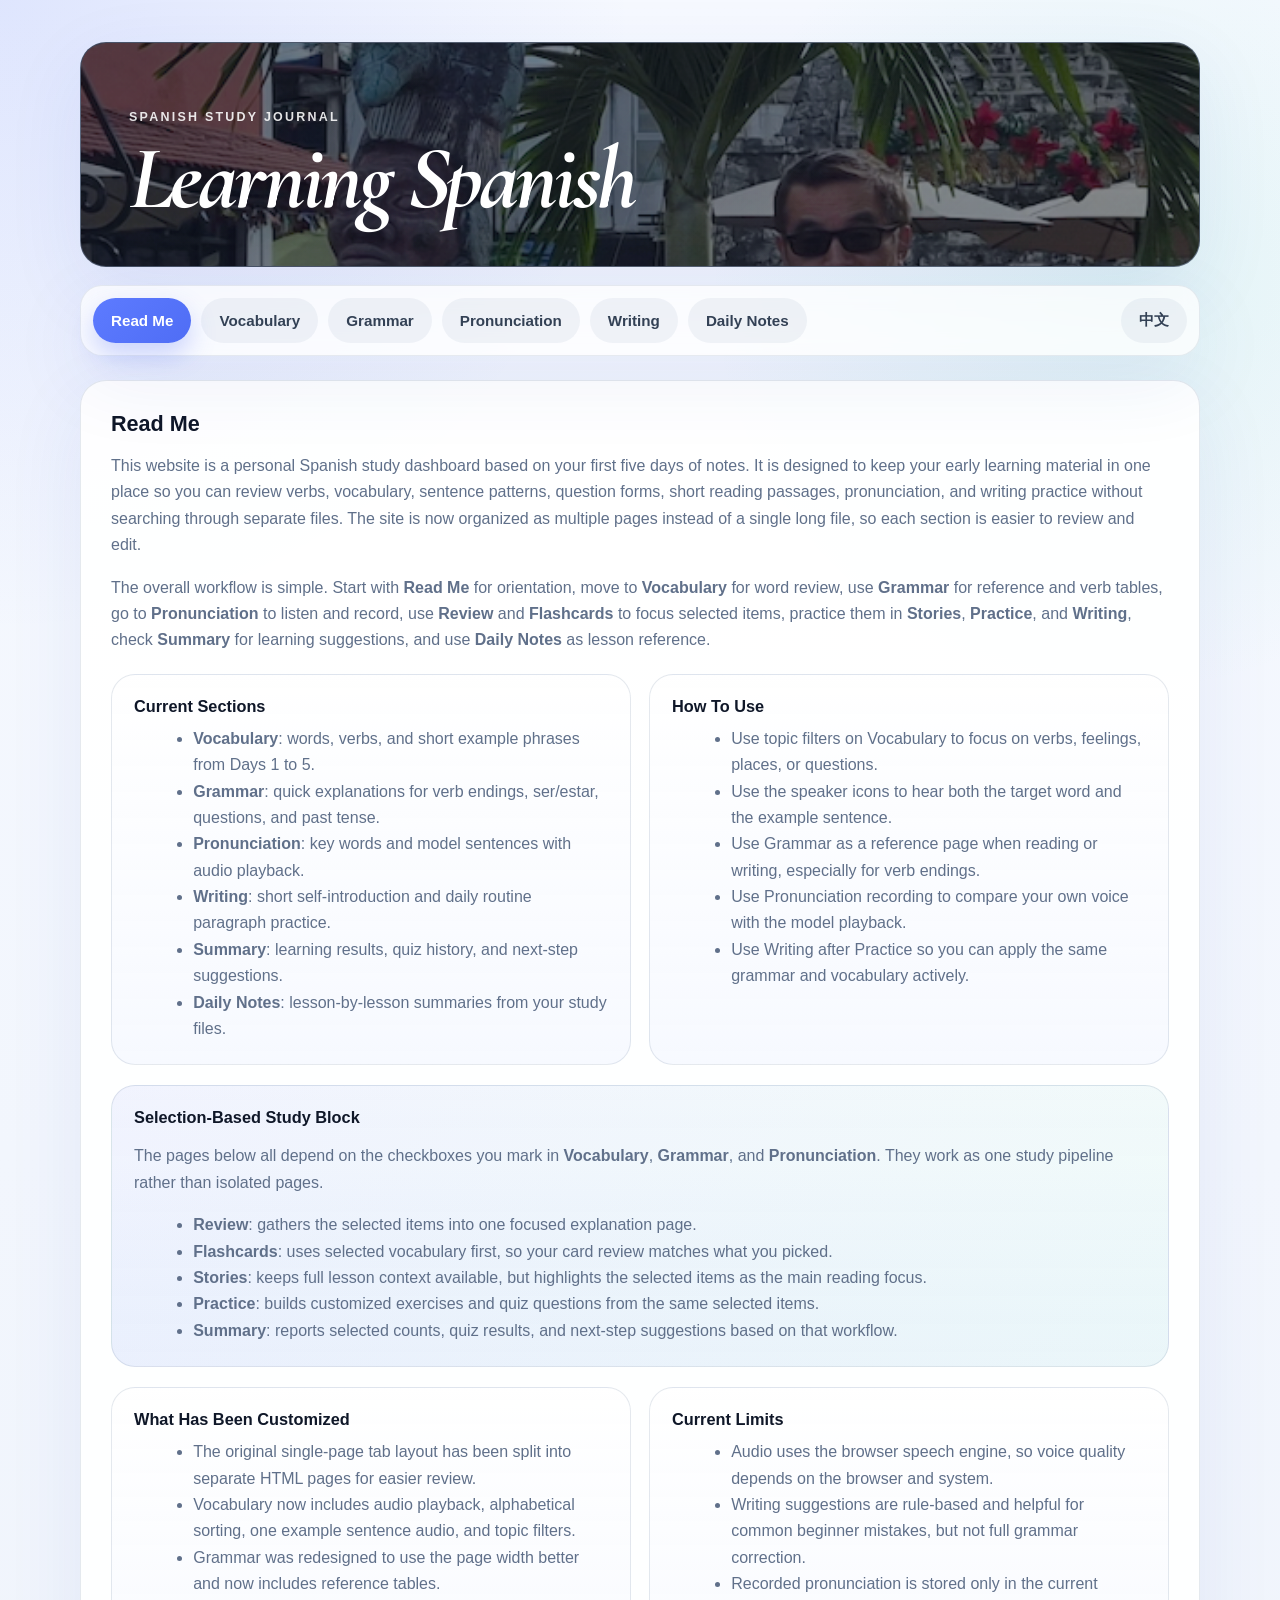
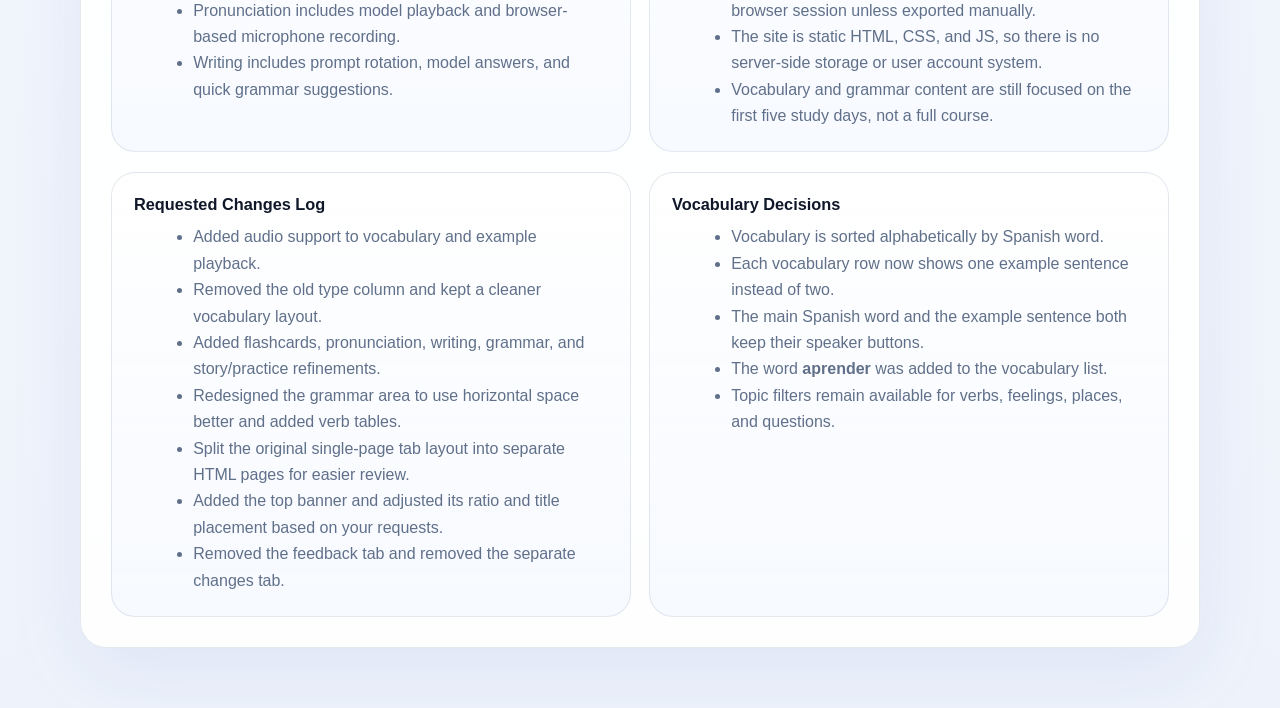
==== commit 01c8d1ae: "Update page headers and hero layout" ====
--- a/index.html
+++ b/index.html
@@ -14,9 +14,6 @@
     <section class="hero">
       <div class="hero-backdrop" aria-hidden="true"></div>
       <div class="hero-intro">
-        <div class="hero-gallery" aria-hidden="true">
-          <img class="portrait-image portrait-image-uniform" src="assets/hero-portrait-1.png" alt="Portrait">
-        </div>
         <div class="hero-text">
           <p class="hero-kicker">Spanish Study Journal</p>
           <h1>Learning Spanish</h1>
@@ -24,7 +21,7 @@
       </div>
     </section>
 
-    <nav class="tab-bar" aria-label="Main pages">
+    <nav class="tab-bar home-tab-bar" aria-label="Main pages">
       <a class="tab-button active" href="index.html">Read Me</a>
       <a class="tab-button" href="vocabulary.html">Vocabulary</a>
       <a class="tab-button" href="grammar.html">Grammar</a>
--- a/styles.css
+++ b/styles.css
@@ -41,8 +41,23 @@
   box-shadow: var(--shadow);
 }
 
+.page-title-banner {
+  position: relative;
+  z-index: 2;
+  padding: 24px 32px;
+  background: linear-gradient(135deg, rgba(15, 23, 42, 0.9), rgba(79, 109, 245, 0.84));
+  border: 1px solid rgba(255, 255, 255, 0.12);
+  border-radius: 26px;
+  box-shadow: var(--shadow);
+}
+
+.page-title-banner h1 {
+  font-size: clamp(2.2rem, 4vw, 3.4rem);
+}
+
 .hero {
-  padding: 46px 48px 42px;
+  padding: 46px 48px 64px;
+  margin-bottom: -20px;
   background: linear-gradient(135deg, rgba(15, 23, 42, 0.78), rgba(30, 41, 59, 0.68));
   overflow: hidden;
   position: relative;
@@ -60,41 +75,26 @@
 }
 
 .hero-intro {
-  display: grid;
-  grid-template-columns: minmax(180px, 220px) minmax(0, 1fr);
-  gap: 34px;
-  align-items: center;
+  display: flex;
+  justify-content: flex-start;
   position: relative;
   z-index: 1;
 }
 
-.hero-gallery {
-  display: flex;
-  justify-content: flex-start;
-}
-
 .hero-text {
   min-width: 0;
-  max-width: 440px;
+  max-width: 760px;
+  width: 100%;
   position: relative;
-  z-index: 2;
-  margin-right: 0;
-  text-align: right;
-  justify-self: end;
-}
-
-.portrait-image {
-  object-fit: cover;
-  object-position: center;
-  display: block;
-  clip-path: ellipse(44% 50% at 50% 50%);
-  filter: drop-shadow(0 22px 28px rgba(15, 23, 42, 0.24));
-}
-
-.portrait-image-uniform {
-  width: 100%;
-  max-width: 190px;
-  height: 190px;
+  z-index: 4;
+  margin: 0;
+  text-align: left;
+  padding: 0;
+  border-radius: 0;
+  background: transparent;
+  backdrop-filter: none;
+  box-shadow: none;
+  transform: translateY(18px);
 }
 
 .hero-kicker {
@@ -114,7 +114,7 @@
 }
 
 h1 {
-  font-size: clamp(3.2rem, 6vw, 5rem);
+  font-size: clamp(3.6rem, 7vw, 5.6rem);
   letter-spacing: -0.04em;
   line-height: 0.92;
   font-weight: 700;
@@ -153,6 +153,8 @@
 }
 
 .tab-bar {
+  position: relative;
+  z-index: 1;
   display: flex;
   flex-wrap: wrap;
   gap: 10px;
@@ -163,6 +165,10 @@
   backdrop-filter: blur(10px);
   border: 1px solid rgba(97, 119, 152, 0.14);
   box-shadow: var(--shadow);
+}
+
+.home-tab-bar {
+  margin-top: 38px;
 }
 
 .selection-nav-group {
@@ -209,6 +215,10 @@
   color: #334155;
 }
 
+.language-toggle {
+  margin-left: auto;
+}
+
 .tab-button.active,
 button {
   background: linear-gradient(135deg, #5d7bff, #4f6df5);
@@ -225,28 +235,21 @@
 }
 
 @media (max-width: 760px) {
-  .hero-intro {
-    grid-template-columns: 1fr;
-    gap: 22px;
-    justify-items: end;
-  }
-
   .hero {
-    padding: 30px 24px 28px;
+    padding: 30px 24px 44px;
+    margin-bottom: -14px;
+  }
+
+  .page-title-banner {
+    padding: 20px 22px;
   }
 
   .hero-text {
-    margin-right: 0;
+    margin: 0;
     max-width: 100%;
-  }
-
-  .hero-gallery {
-    justify-self: start;
-  }
-
-  .portrait-image-uniform {
-    max-width: 160px;
-    height: 160px;
+    width: 100%;
+    padding: 0;
+    transform: translateY(12px);
   }
 
   h1 {
@@ -257,6 +260,10 @@
   .hero-copy {
     max-width: 100%;
     padding: 16px 18px;
+  }
+
+  .language-toggle {
+    margin-left: 0;
   }
 
 }
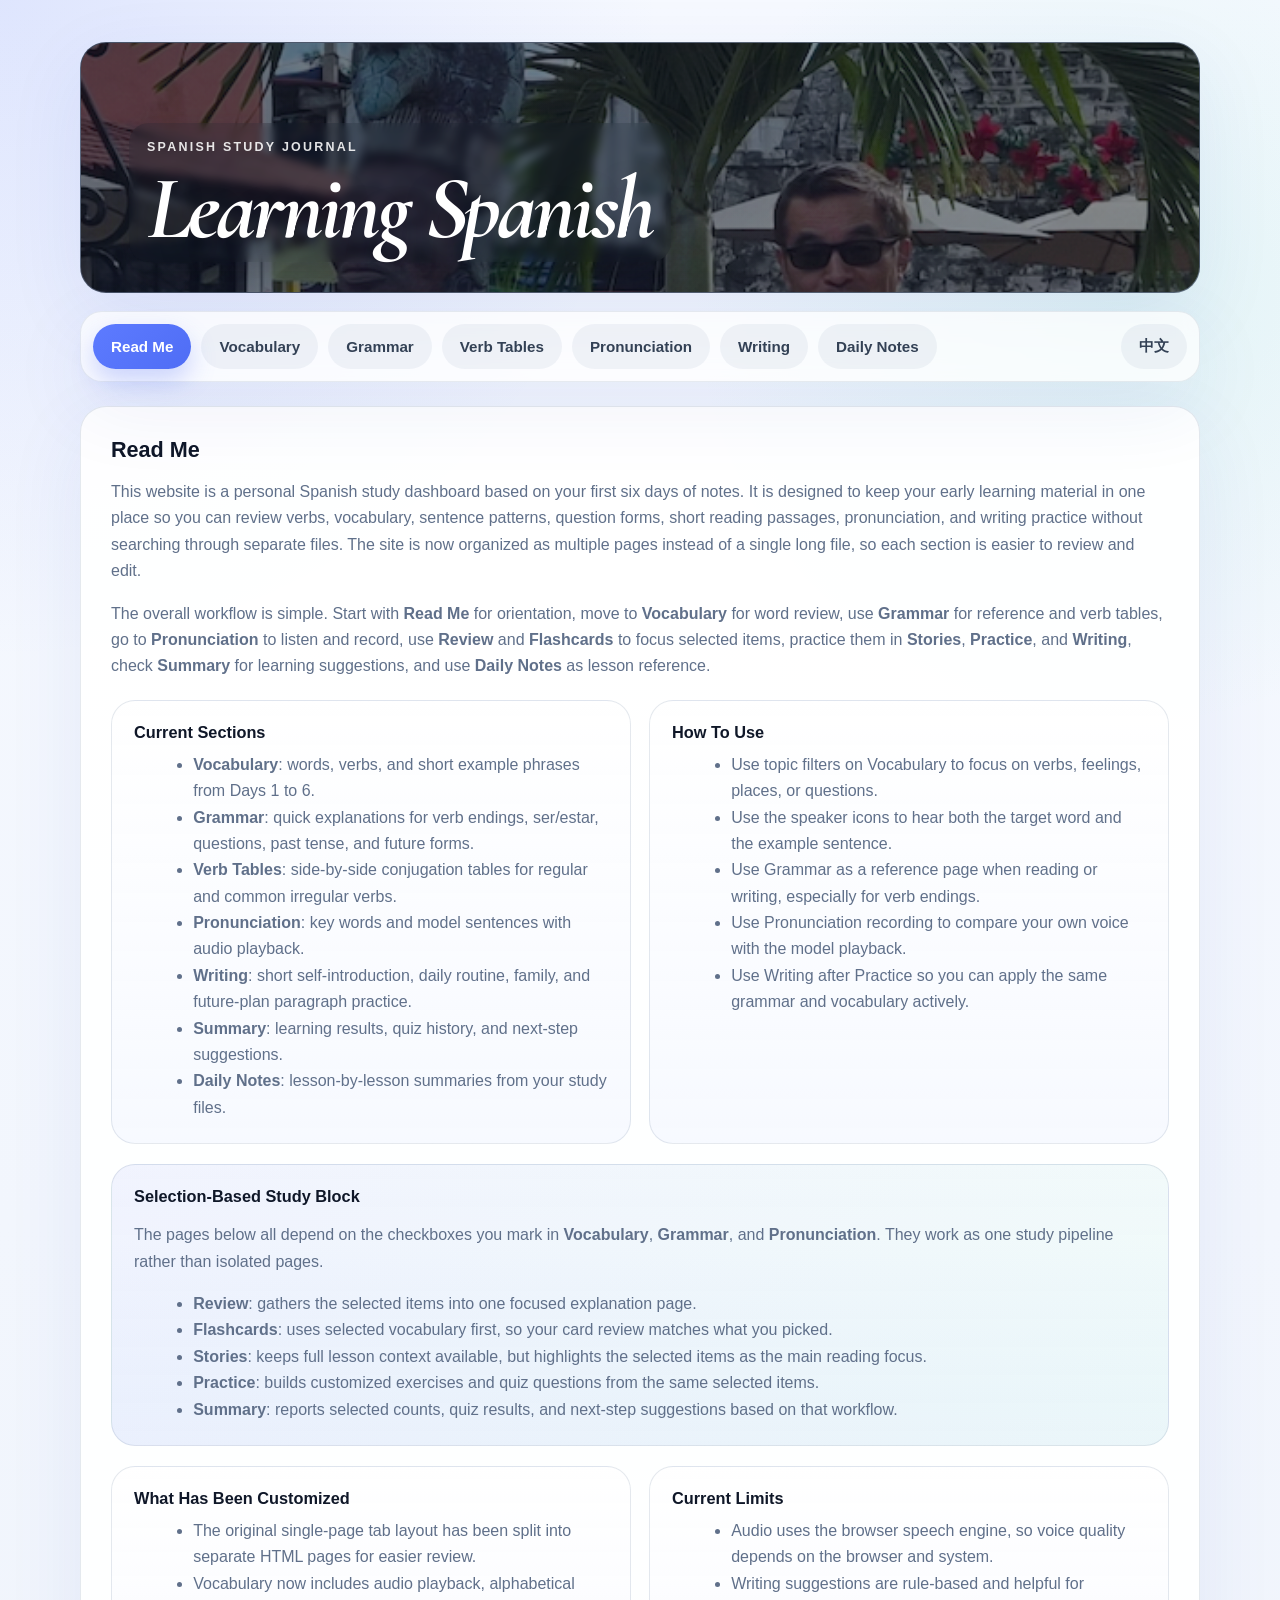
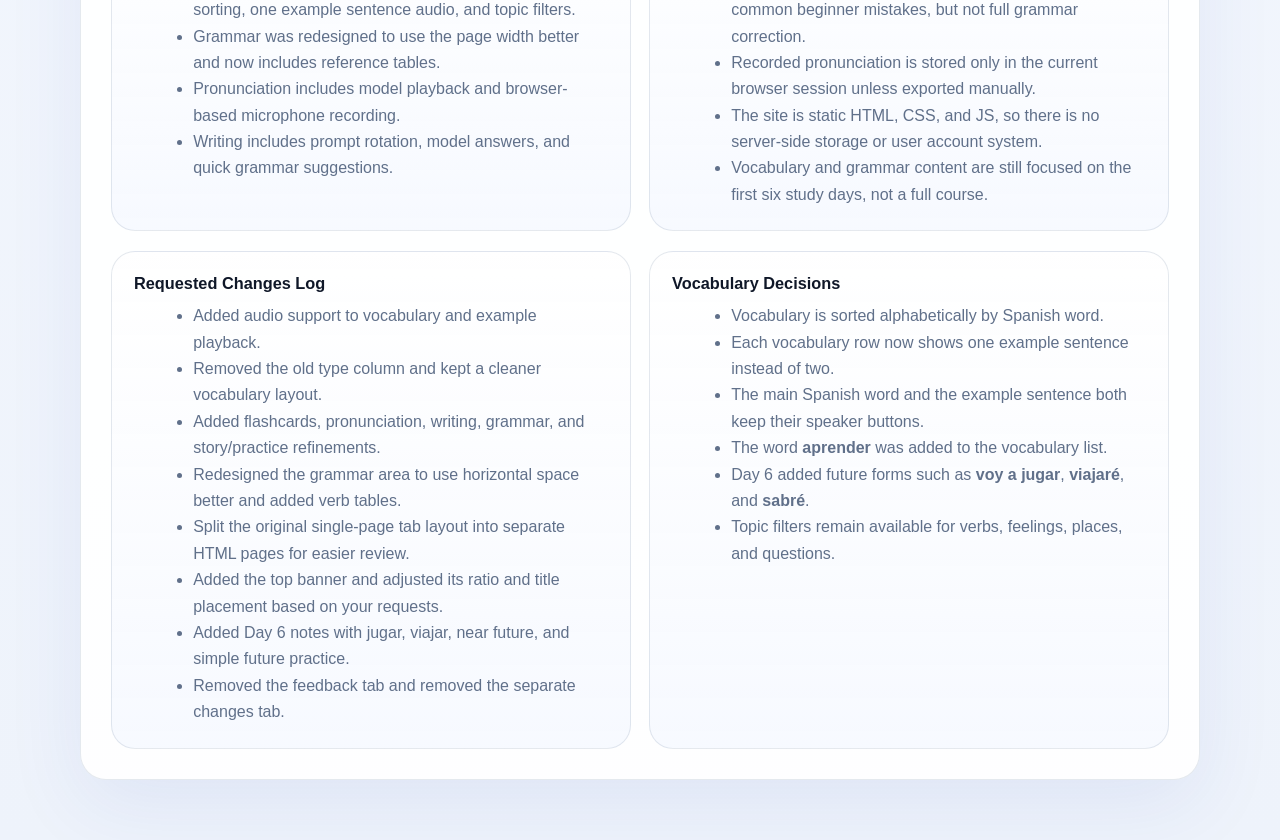
==== commit 982bc8a0: "Add verb tables and expand study content" ====
--- a/index.html
+++ b/index.html
@@ -25,6 +25,7 @@
       <a class="tab-button active" href="index.html">Read Me</a>
       <a class="tab-button" href="vocabulary.html">Vocabulary</a>
       <a class="tab-button" href="grammar.html">Grammar</a>
+      <a class="tab-button" href="verbs.html">Verb Tables</a>
       <a class="tab-button" href="pronunciation.html">Pronunciation</a>
       <a class="tab-button" href="review.html">Review</a>
       <a class="tab-button" href="flashcards.html">Flashcards</a>
@@ -38,16 +39,17 @@
     <section class="tab-panel active">
       <article class="card">
         <h2>Read Me</h2>
-        <p>This website is a personal Spanish study dashboard based on your first five days of notes. It is designed to keep your early learning material in one place so you can review verbs, vocabulary, sentence patterns, question forms, short reading passages, pronunciation, and writing practice without searching through separate files. The site is now organized as multiple pages instead of a single long file, so each section is easier to review and edit.</p>
+        <p>This website is a personal Spanish study dashboard based on your first six days of notes. It is designed to keep your early learning material in one place so you can review verbs, vocabulary, sentence patterns, question forms, short reading passages, pronunciation, and writing practice without searching through separate files. The site is now organized as multiple pages instead of a single long file, so each section is easier to review and edit.</p>
         <p>The overall workflow is simple. Start with <strong>Read Me</strong> for orientation, move to <strong>Vocabulary</strong> for word review, use <strong>Grammar</strong> for reference and verb tables, go to <strong>Pronunciation</strong> to listen and record, use <strong>Review</strong> and <strong>Flashcards</strong> to focus selected items, practice them in <strong>Stories</strong>, <strong>Practice</strong>, and <strong>Writing</strong>, check <strong>Summary</strong> for learning suggestions, and use <strong>Daily Notes</strong> as lesson reference.</p>
         <div class="info-grid">
           <div class="info-panel">
             <h3>Current Sections</h3>
             <ul>
-              <li><strong>Vocabulary</strong>: words, verbs, and short example phrases from Days 1 to 5.</li>
-              <li><strong>Grammar</strong>: quick explanations for verb endings, ser/estar, questions, and past tense.</li>
+              <li><strong>Vocabulary</strong>: words, verbs, and short example phrases from Days 1 to 6.</li>
+              <li><strong>Grammar</strong>: quick explanations for verb endings, ser/estar, questions, past tense, and future forms.</li>
+              <li><strong>Verb Tables</strong>: side-by-side conjugation tables for regular and common irregular verbs.</li>
               <li><strong>Pronunciation</strong>: key words and model sentences with audio playback.</li>
-              <li><strong>Writing</strong>: short self-introduction and daily routine paragraph practice.</li>
+              <li><strong>Writing</strong>: short self-introduction, daily routine, family, and future-plan paragraph practice.</li>
               <li><strong>Summary</strong>: learning results, quiz history, and next-step suggestions.</li>
               <li><strong>Daily Notes</strong>: lesson-by-lesson summaries from your study files.</li>
             </ul>
@@ -94,7 +96,7 @@
               <li>Writing suggestions are rule-based and helpful for common beginner mistakes, but not full grammar correction.</li>
               <li>Recorded pronunciation is stored only in the current browser session unless exported manually.</li>
               <li>The site is static HTML, CSS, and JS, so there is no server-side storage or user account system.</li>
-              <li>Vocabulary and grammar content are still focused on the first five study days, not a full course.</li>
+              <li>Vocabulary and grammar content are still focused on the first six study days, not a full course.</li>
             </ul>
           </div>
         </div>
@@ -108,6 +110,7 @@
               <li>Redesigned the grammar area to use horizontal space better and added verb tables.</li>
               <li>Split the original single-page tab layout into separate HTML pages for easier review.</li>
               <li>Added the top banner and adjusted its ratio and title placement based on your requests.</li>
+              <li>Added Day 6 notes with jugar, viajar, near future, and simple future practice.</li>
               <li>Removed the feedback tab and removed the separate changes tab.</li>
             </ul>
           </div>
@@ -118,6 +121,7 @@
               <li>Each vocabulary row now shows one example sentence instead of two.</li>
               <li>The main Spanish word and the example sentence both keep their speaker buttons.</li>
               <li>The word <strong>aprender</strong> was added to the vocabulary list.</li>
+              <li>Day 6 added future forms such as <strong>voy a jugar</strong>, <strong>viajaré</strong>, and <strong>sabré</strong>.</li>
               <li>Topic filters remain available for verbs, feelings, places, and questions.</li>
             </ul>
           </div>
--- a/styles.css
+++ b/styles.css
@@ -83,18 +83,18 @@
 
 .hero-text {
   min-width: 0;
-  max-width: 760px;
-  width: 100%;
+  max-width: 640px;
+  width: fit-content;
   position: relative;
-  z-index: 4;
+  z-index: 5;
   margin: 0;
   text-align: left;
-  padding: 0;
-  border-radius: 0;
-  background: transparent;
-  backdrop-filter: none;
-  box-shadow: none;
-  transform: translateY(18px);
+  padding: 14px 18px 12px;
+  border-radius: 20px;
+  background: rgba(15, 23, 42, 0.18);
+  backdrop-filter: blur(4px);
+  box-shadow: 0 18px 40px rgba(15, 23, 42, 0.22);
+  transform: translateY(34px);
 }
 
 .hero-kicker {
@@ -247,9 +247,9 @@
   .hero-text {
     margin: 0;
     max-width: 100%;
-    width: 100%;
-    padding: 0;
-    transform: translateY(12px);
+    width: fit-content;
+    padding: 12px 14px 10px;
+    transform: translateY(20px);
   }
 
   h1 {
@@ -264,6 +264,10 @@
 
   .language-toggle {
     margin-left: 0;
+  }
+
+  .verb-table-header {
+    flex-direction: column;
   }
 
 }
@@ -483,6 +487,12 @@
   gap: 10px;
 }
 
+.review-toggle-group {
+  display: inline-flex;
+  flex-wrap: wrap;
+  gap: 8px;
+}
+
 .audio-inline-button {
   width: 28px;
   height: 28px;
@@ -504,6 +514,42 @@
   display: grid;
   grid-template-columns: 1fr;
   gap: 20px;
+}
+
+.verb-table-stack {
+  display: grid;
+  gap: 18px;
+}
+
+.verb-section-card,
+.verb-table-card {
+  padding: 22px;
+  border-radius: 24px;
+  border: 1px solid var(--line);
+  background: linear-gradient(180deg, rgba(255, 255, 255, 0.98), rgba(244, 248, 255, 0.94));
+}
+
+.verb-table-header {
+  display: flex;
+  justify-content: space-between;
+  align-items: flex-start;
+  gap: 16px;
+  margin-bottom: 14px;
+}
+
+.verb-table-note {
+  margin: 0;
+  padding: 8px 12px;
+  border-radius: 999px;
+  background: rgba(79, 109, 245, 0.1);
+  color: var(--accent-dark);
+  font-size: 0.84rem;
+  font-weight: 700;
+  line-height: 1.3;
+}
+
+.verb-table {
+  min-width: 760px;
 }
 
 .grammar-card,
@@ -552,6 +598,12 @@
   margin: 0;
   font-size: 1rem;
   line-height: 1.75;
+}
+
+.example-translation {
+  display: inline-block;
+  margin-top: 4px;
+  color: var(--muted);
 }
 
 .grammar-body {
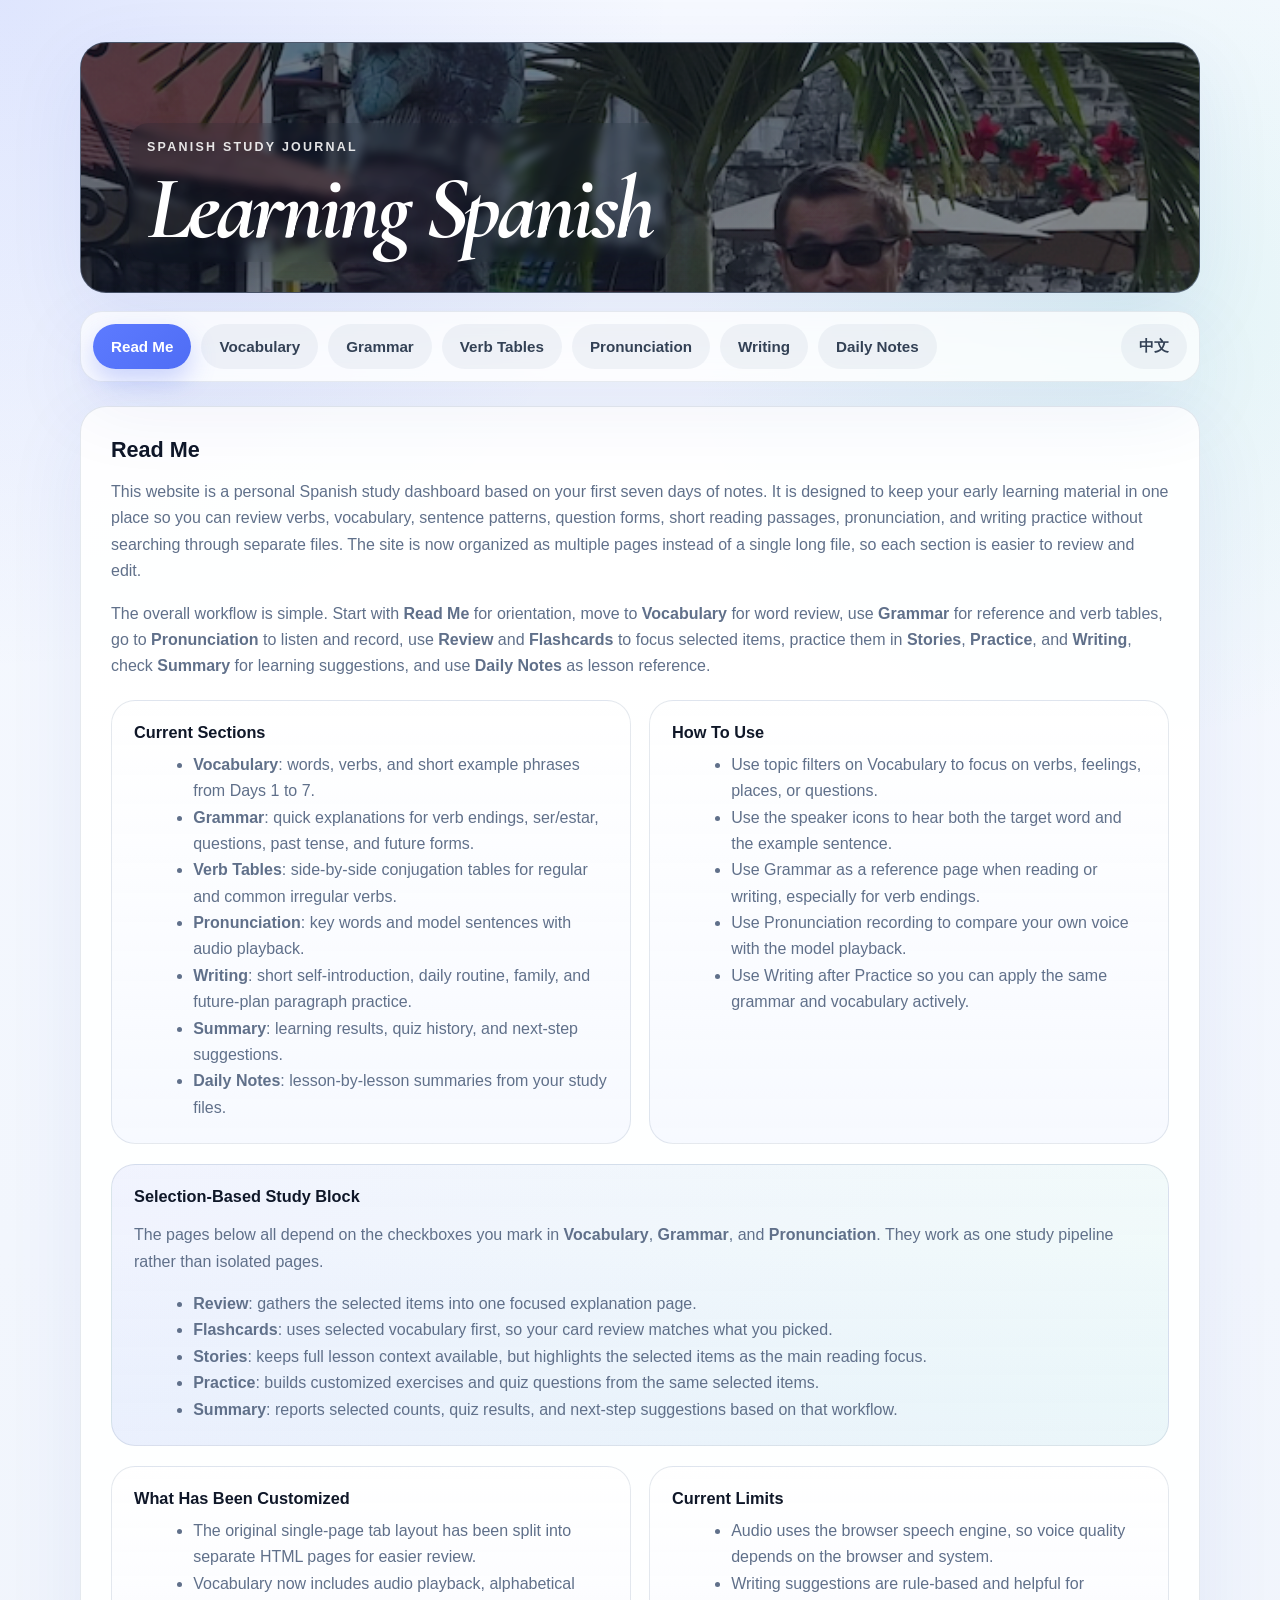
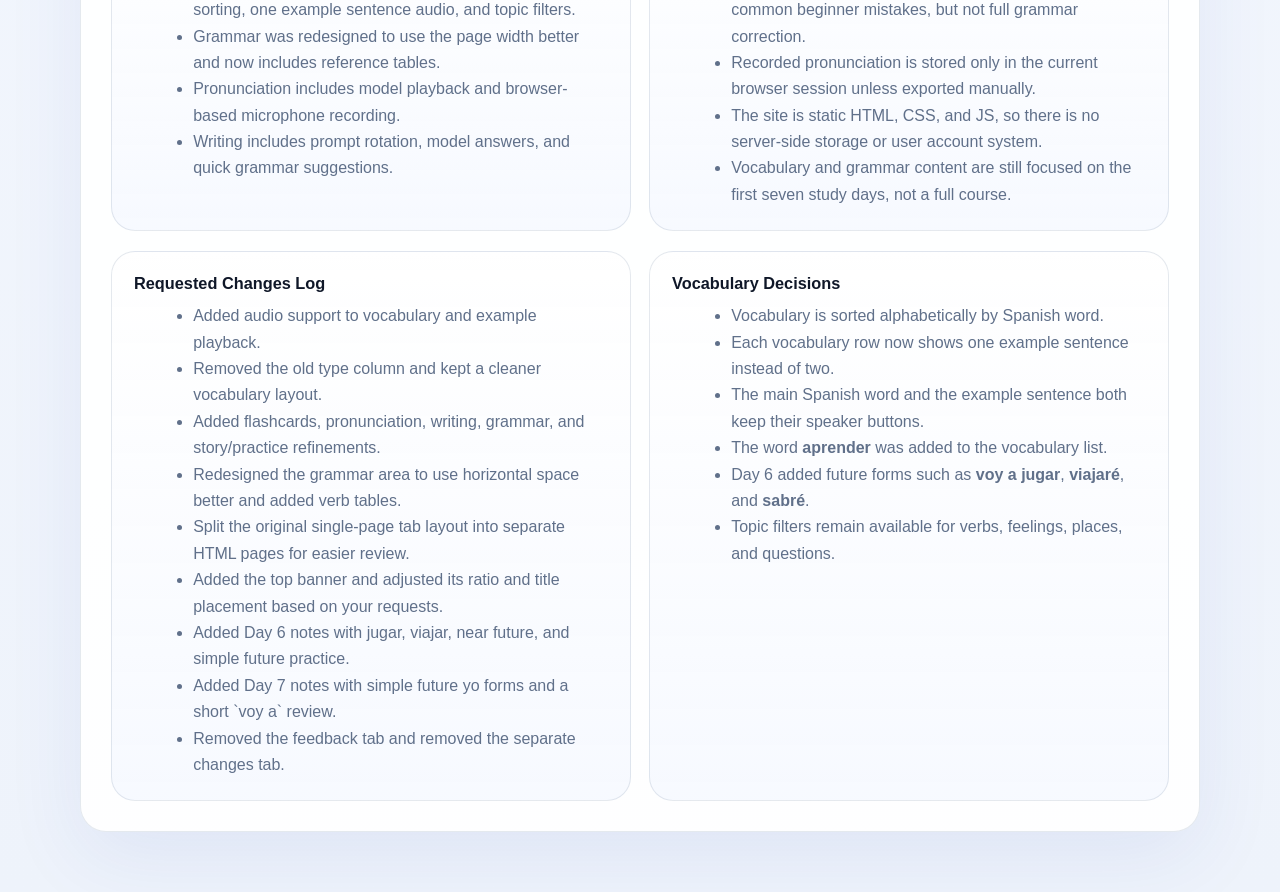
==== commit e6628d88: "Add Day 7 notes and future-form updates" ====
--- a/index.html
+++ b/index.html
@@ -39,13 +39,13 @@
     <section class="tab-panel active">
       <article class="card">
         <h2>Read Me</h2>
-        <p>This website is a personal Spanish study dashboard based on your first six days of notes. It is designed to keep your early learning material in one place so you can review verbs, vocabulary, sentence patterns, question forms, short reading passages, pronunciation, and writing practice without searching through separate files. The site is now organized as multiple pages instead of a single long file, so each section is easier to review and edit.</p>
+        <p>This website is a personal Spanish study dashboard based on your first seven days of notes. It is designed to keep your early learning material in one place so you can review verbs, vocabulary, sentence patterns, question forms, short reading passages, pronunciation, and writing practice without searching through separate files. The site is now organized as multiple pages instead of a single long file, so each section is easier to review and edit.</p>
         <p>The overall workflow is simple. Start with <strong>Read Me</strong> for orientation, move to <strong>Vocabulary</strong> for word review, use <strong>Grammar</strong> for reference and verb tables, go to <strong>Pronunciation</strong> to listen and record, use <strong>Review</strong> and <strong>Flashcards</strong> to focus selected items, practice them in <strong>Stories</strong>, <strong>Practice</strong>, and <strong>Writing</strong>, check <strong>Summary</strong> for learning suggestions, and use <strong>Daily Notes</strong> as lesson reference.</p>
         <div class="info-grid">
           <div class="info-panel">
             <h3>Current Sections</h3>
             <ul>
-              <li><strong>Vocabulary</strong>: words, verbs, and short example phrases from Days 1 to 6.</li>
+              <li><strong>Vocabulary</strong>: words, verbs, and short example phrases from Days 1 to 7.</li>
               <li><strong>Grammar</strong>: quick explanations for verb endings, ser/estar, questions, past tense, and future forms.</li>
               <li><strong>Verb Tables</strong>: side-by-side conjugation tables for regular and common irregular verbs.</li>
               <li><strong>Pronunciation</strong>: key words and model sentences with audio playback.</li>
@@ -96,7 +96,7 @@
               <li>Writing suggestions are rule-based and helpful for common beginner mistakes, but not full grammar correction.</li>
               <li>Recorded pronunciation is stored only in the current browser session unless exported manually.</li>
               <li>The site is static HTML, CSS, and JS, so there is no server-side storage or user account system.</li>
-              <li>Vocabulary and grammar content are still focused on the first six study days, not a full course.</li>
+              <li>Vocabulary and grammar content are still focused on the first seven study days, not a full course.</li>
             </ul>
           </div>
         </div>
@@ -111,6 +111,7 @@
               <li>Split the original single-page tab layout into separate HTML pages for easier review.</li>
               <li>Added the top banner and adjusted its ratio and title placement based on your requests.</li>
               <li>Added Day 6 notes with jugar, viajar, near future, and simple future practice.</li>
+              <li>Added Day 7 notes with simple future yo forms and a short `voy a` review.</li>
               <li>Removed the feedback tab and removed the separate changes tab.</li>
             </ul>
           </div>
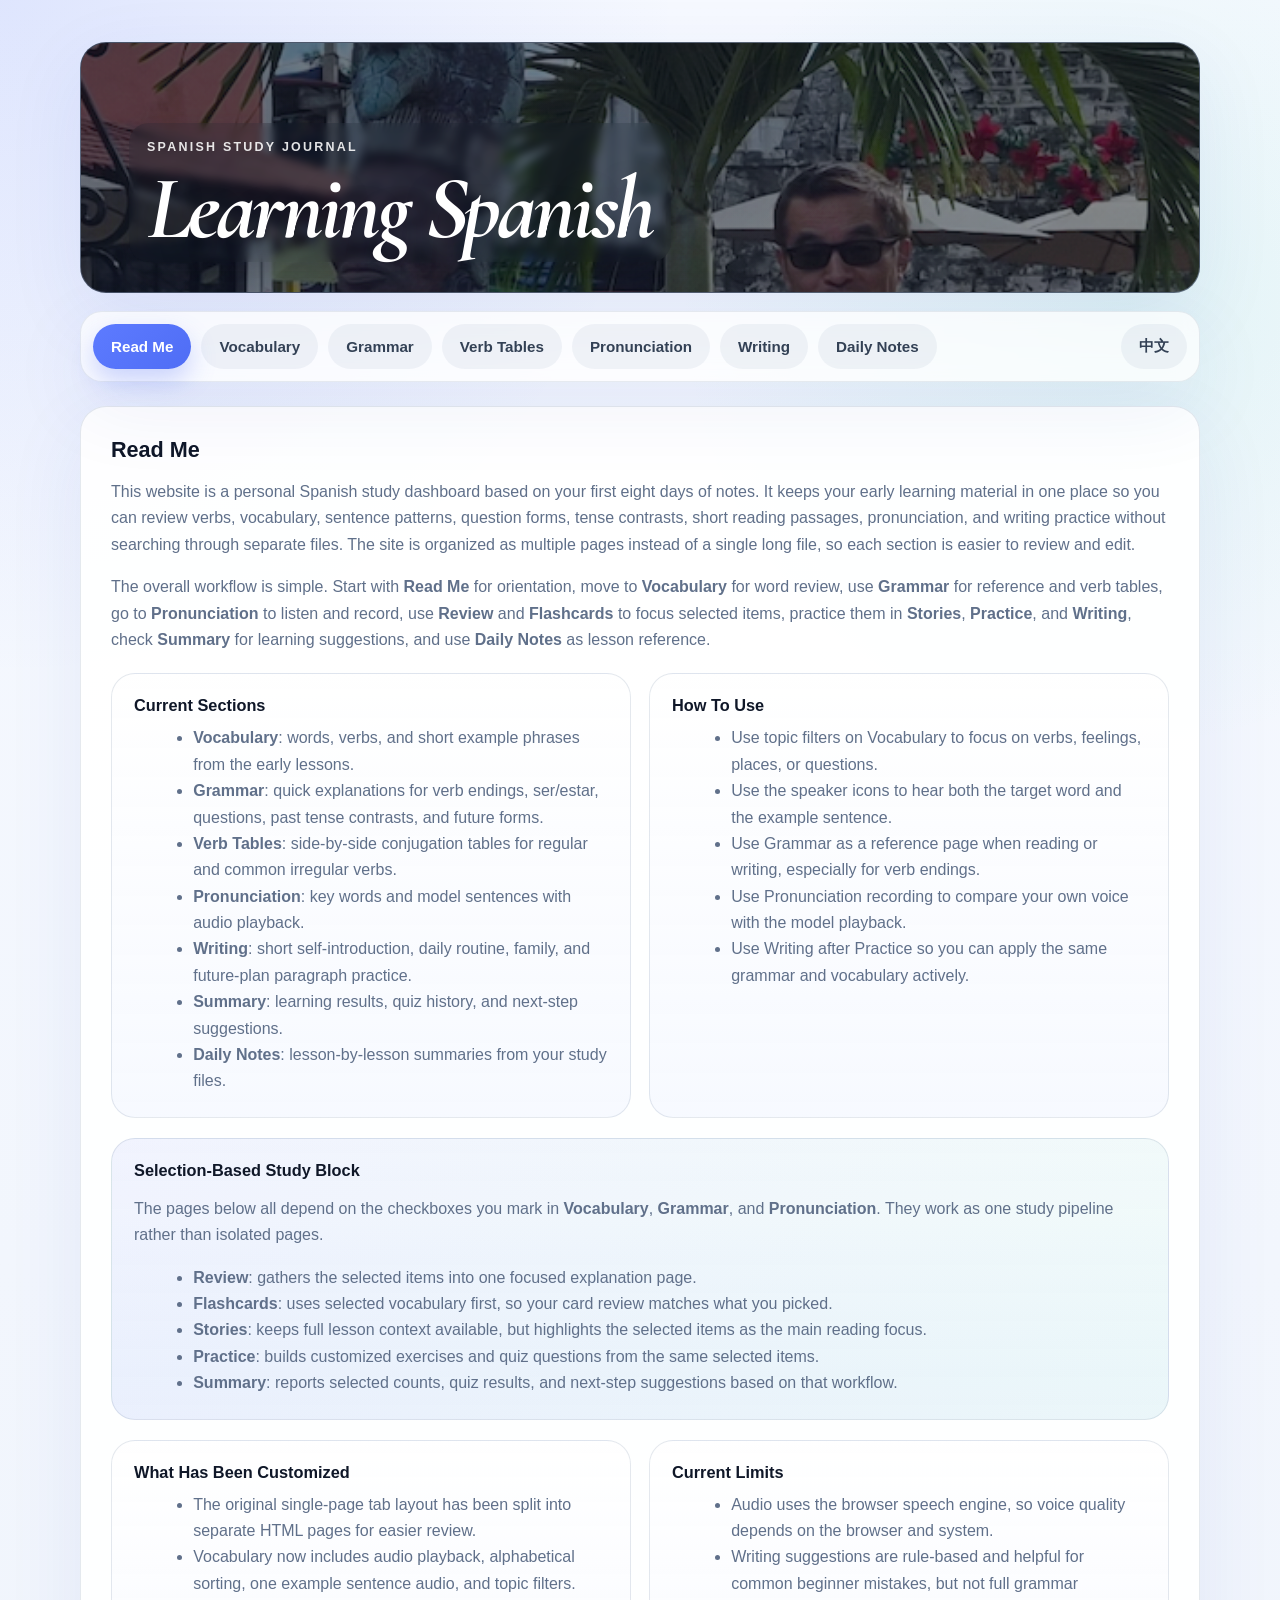
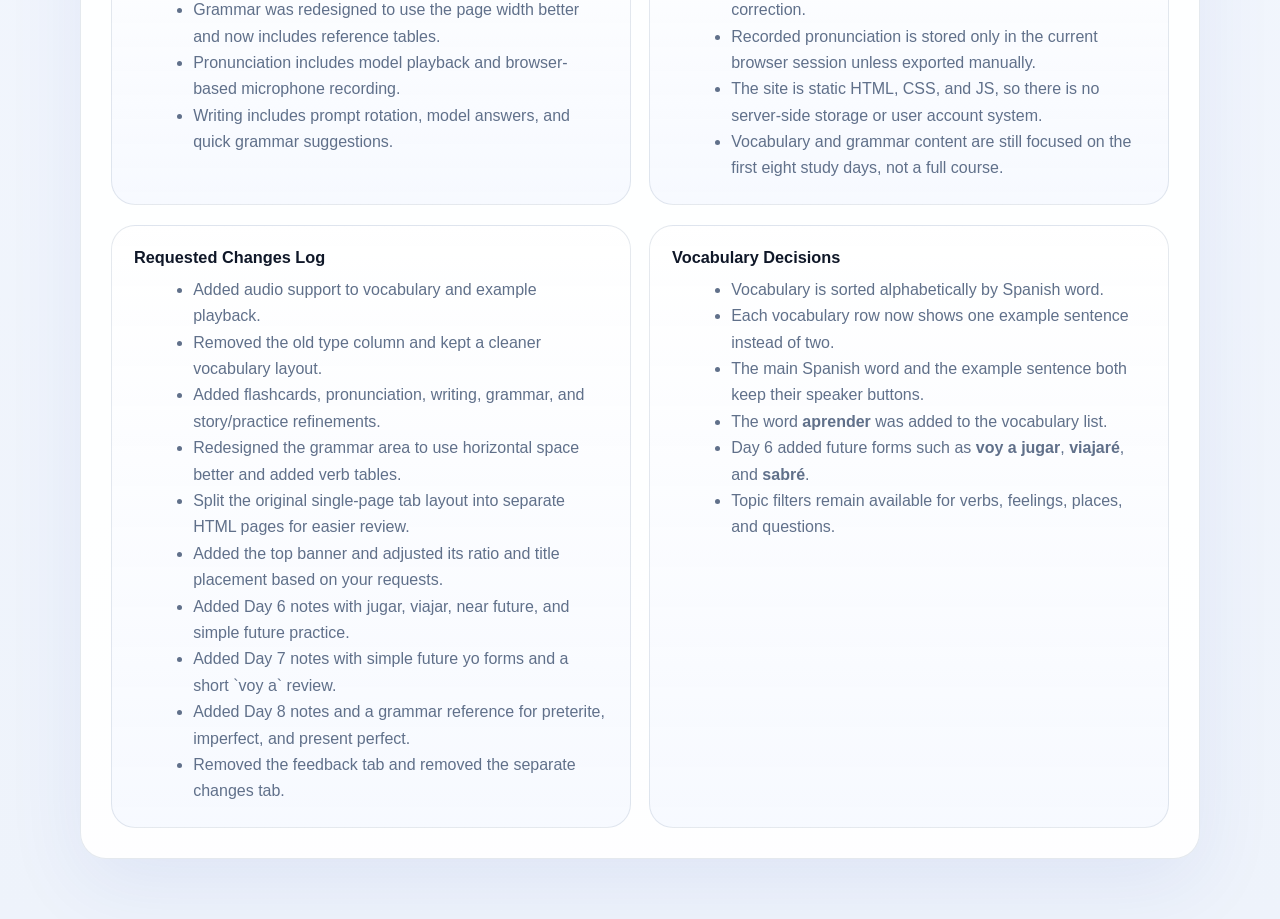
==== commit 06119d86: "Add Day 8 notes and tense reference" ====
--- a/index.html
+++ b/index.html
@@ -39,14 +39,14 @@
     <section class="tab-panel active">
       <article class="card">
         <h2>Read Me</h2>
-        <p>This website is a personal Spanish study dashboard based on your first seven days of notes. It is designed to keep your early learning material in one place so you can review verbs, vocabulary, sentence patterns, question forms, short reading passages, pronunciation, and writing practice without searching through separate files. The site is now organized as multiple pages instead of a single long file, so each section is easier to review and edit.</p>
+        <p>This website is a personal Spanish study dashboard based on your first eight days of notes. It keeps your early learning material in one place so you can review verbs, vocabulary, sentence patterns, question forms, tense contrasts, short reading passages, pronunciation, and writing practice without searching through separate files. The site is organized as multiple pages instead of a single long file, so each section is easier to review and edit.</p>
         <p>The overall workflow is simple. Start with <strong>Read Me</strong> for orientation, move to <strong>Vocabulary</strong> for word review, use <strong>Grammar</strong> for reference and verb tables, go to <strong>Pronunciation</strong> to listen and record, use <strong>Review</strong> and <strong>Flashcards</strong> to focus selected items, practice them in <strong>Stories</strong>, <strong>Practice</strong>, and <strong>Writing</strong>, check <strong>Summary</strong> for learning suggestions, and use <strong>Daily Notes</strong> as lesson reference.</p>
         <div class="info-grid">
           <div class="info-panel">
             <h3>Current Sections</h3>
             <ul>
-              <li><strong>Vocabulary</strong>: words, verbs, and short example phrases from Days 1 to 7.</li>
-              <li><strong>Grammar</strong>: quick explanations for verb endings, ser/estar, questions, past tense, and future forms.</li>
+              <li><strong>Vocabulary</strong>: words, verbs, and short example phrases from the early lessons.</li>
+              <li><strong>Grammar</strong>: quick explanations for verb endings, ser/estar, questions, past tense contrasts, and future forms.</li>
               <li><strong>Verb Tables</strong>: side-by-side conjugation tables for regular and common irregular verbs.</li>
               <li><strong>Pronunciation</strong>: key words and model sentences with audio playback.</li>
               <li><strong>Writing</strong>: short self-introduction, daily routine, family, and future-plan paragraph practice.</li>
@@ -96,7 +96,7 @@
               <li>Writing suggestions are rule-based and helpful for common beginner mistakes, but not full grammar correction.</li>
               <li>Recorded pronunciation is stored only in the current browser session unless exported manually.</li>
               <li>The site is static HTML, CSS, and JS, so there is no server-side storage or user account system.</li>
-              <li>Vocabulary and grammar content are still focused on the first seven study days, not a full course.</li>
+              <li>Vocabulary and grammar content are still focused on the first eight study days, not a full course.</li>
             </ul>
           </div>
         </div>
@@ -112,6 +112,7 @@
               <li>Added the top banner and adjusted its ratio and title placement based on your requests.</li>
               <li>Added Day 6 notes with jugar, viajar, near future, and simple future practice.</li>
               <li>Added Day 7 notes with simple future yo forms and a short `voy a` review.</li>
+              <li>Added Day 8 notes and a grammar reference for preterite, imperfect, and present perfect.</li>
               <li>Removed the feedback tab and removed the separate changes tab.</li>
             </ul>
           </div>
